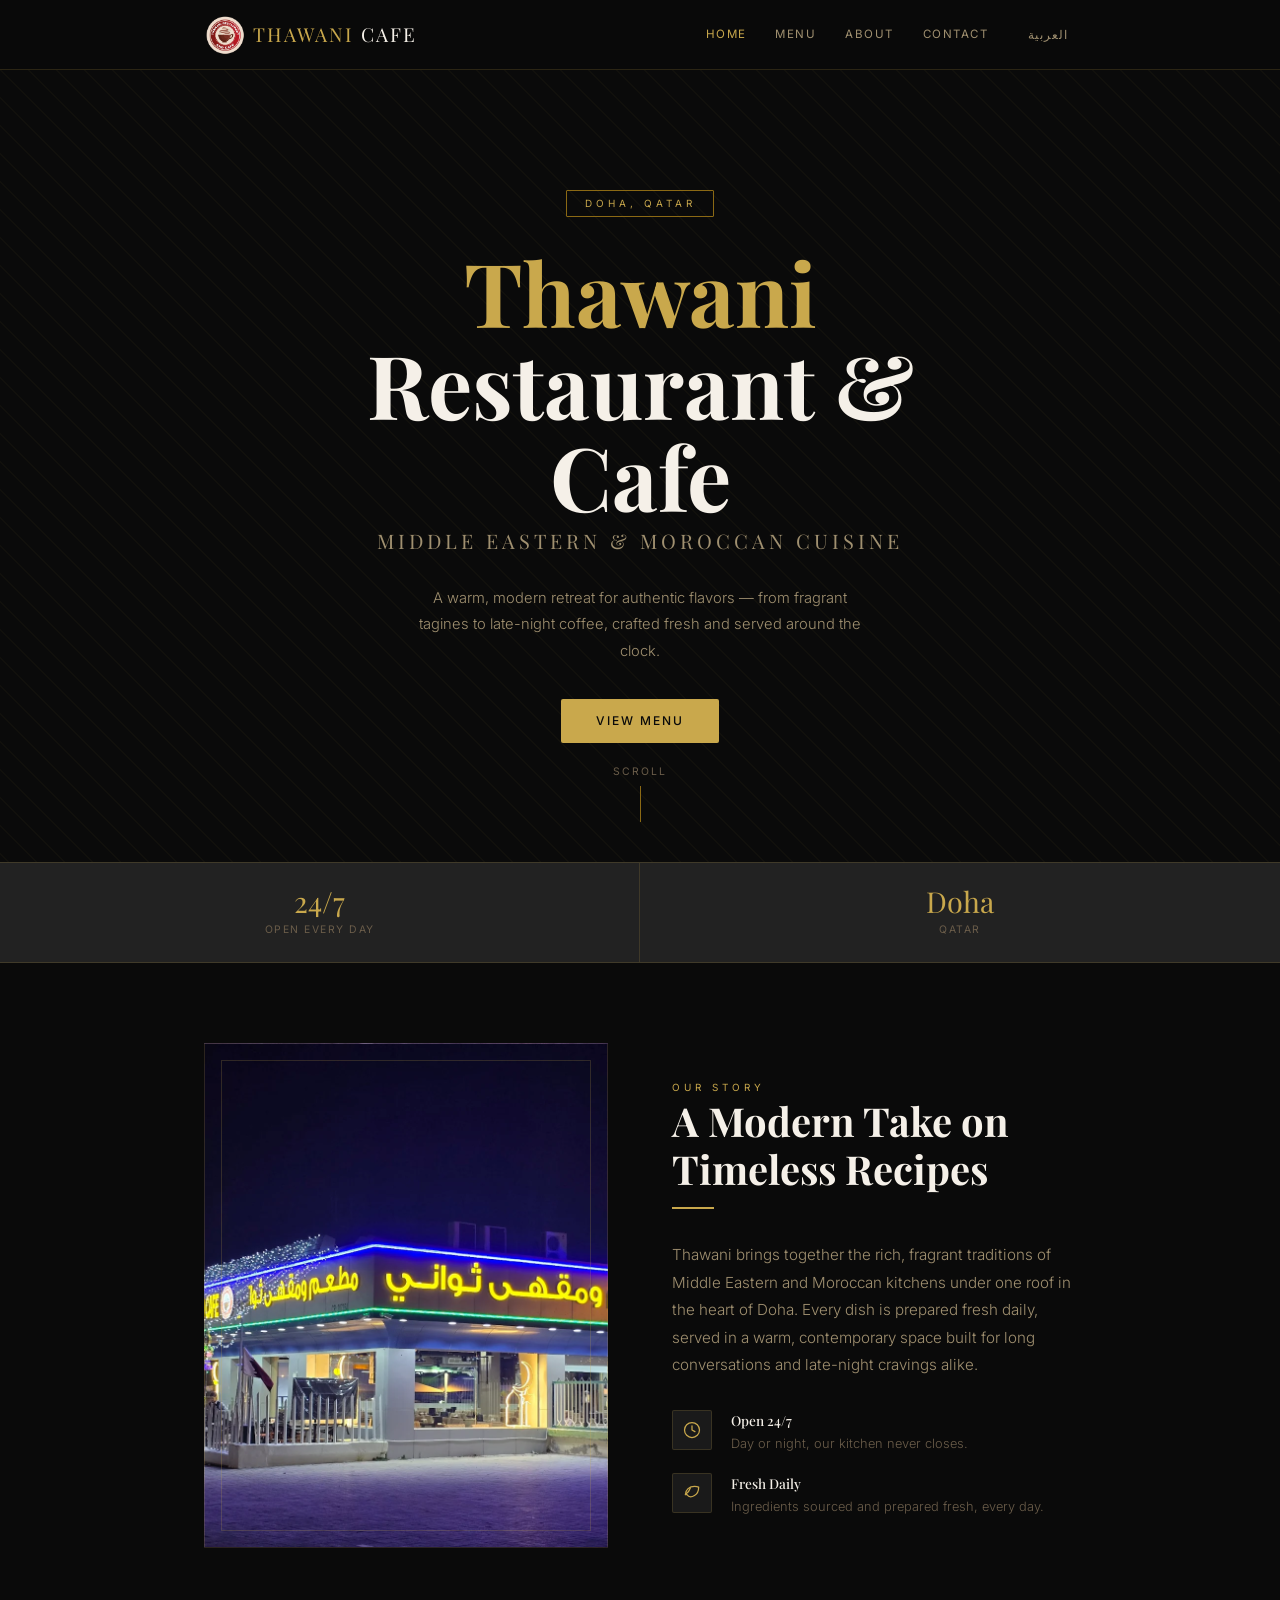
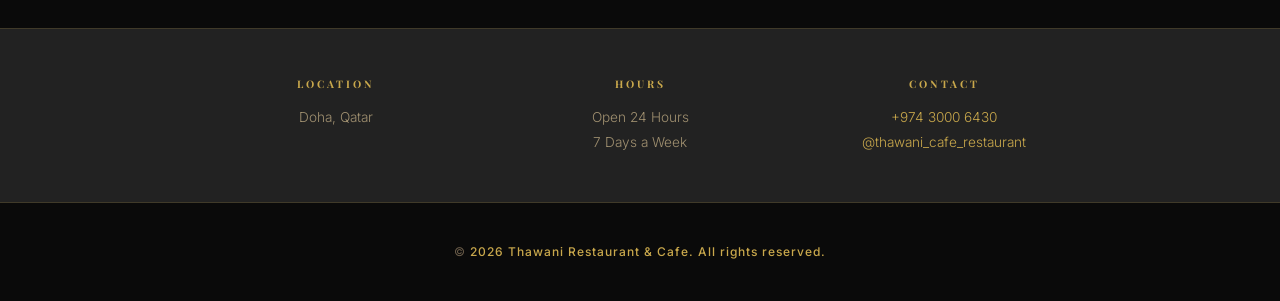
==== index.html @ 46c42eda "Initial commit — Thawani Restaurant & Cafe website Complete bilingual (EN/AR) static site with: - in" ====
<!DOCTYPE html>
<html lang="en" dir="ltr">
<head>
  <meta charset="UTF-8">
  <meta name="viewport" content="width=device-width, initial-scale=1.0">
  <title>Thawani Restaurant &amp; Cafe | Doha, Qatar</title>
  <meta name="description" content="Thawani Restaurant &amp; Cafe — authentic Middle Eastern &amp; Moroccan dining in the heart of Doha, Qatar. Open 24 hours, every day of the week.">
  <meta name="theme-color" content="#0A0A0A">

  <link rel="icon" type="image/svg+xml" href="assets/images/favicon.svg">

  <link rel="preconnect" href="https://fonts.googleapis.com">
  <link rel="preconnect" href="https://fonts.gstatic.com" crossorigin>
  <link href="https://fonts.googleapis.com/css2?family=Inter:wght@300;400;500;600&family=Playfair+Display:wght@400;600;700&family=IBM+Plex+Sans+Arabic:wght@300;400;500;600;700&display=swap" rel="stylesheet">

  <link rel="stylesheet" href="css/variables.css">
  <link rel="stylesheet" href="css/base.css">
  <link rel="stylesheet" href="css/nav.css">
  <link rel="stylesheet" href="css/hero.css">
  <link rel="stylesheet" href="css/stats.css">
  <link rel="stylesheet" href="css/about.css">
  <link rel="stylesheet" href="css/info.css">
  <link rel="stylesheet" href="css/footer.css">
  <link rel="stylesheet" href="css/animations.css">
</head>
<body>

  <nav>
    <div class="container nav-container">
      <div class="nav-left">
        <a href="index.html" class="nav-logo">
          <img src="assets/images/logo.png" alt="Thawani Restaurant &amp; Cafe">
          <span class="nav-logo-text" data-i18n="brand-main">THAWANI<span> CAFE</span></span>
        </a>
      </div>
      <div class="nav-right">
        <div class="nav-links">
          <a href="index.html#home" class="active" data-i18n="nav-home">Home</a>
          <a href="menu.html" data-i18n="nav-menu">Menu</a>
          <a href="index.html#about" data-i18n="nav-about">About</a>
          <a href="index.html#contact" data-i18n="nav-contact">Contact</a>
        </div>
        <div class="nav-controls">
          <button class="lang-switch" id="langSwitch" aria-label="Switch language" data-i18n="lang-switch-label">العربية</button>
          <button class="menu-toggle" id="menuToggle" aria-label="Toggle menu" aria-expanded="false" aria-controls="mobileMenu">
            <span></span>
            <span></span>
            <span></span>
          </button>
        </div>
      </div>
    </div>

    <div class="mobile-menu-overlay" id="mobileMenu">
      <div class="nav-links">
        <a href="index.html#home" data-i18n="nav-home">Home</a>
        <a href="menu.html" data-i18n="nav-menu">Menu</a>
        <a href="index.html#about" data-i18n="nav-about">About</a>
        <a href="index.html#contact" data-i18n="nav-contact">Contact</a>
      </div>
    </div>
  </nav>

  <main>
    <header class="hero" id="home">
      <div class="hero-bg"></div>
      <div class="hero-overlay"></div>
      <div class="hero-pattern"></div>
      <div class="hero-content">
        <span class="hero-tag" data-i18n="hero-tag">Doha, Qatar</span>
        <h1 class="hero-title" data-i18n="hero-title"><em>Thawani</em> Restaurant &amp; Cafe</h1>
        <p class="hero-sub" data-i18n="hero-sub">Middle Eastern &amp; Moroccan Cuisine</p>
        <p class="hero-desc" data-i18n="hero-desc">A warm, modern retreat for authentic flavors — from fragrant tagines to late-night coffee, crafted fresh and served around the clock.</p>
        <div class="hero-btns">
          <a href="menu.html" class="btn-primary" data-i18n="hero-btn-menu">View Menu</a>
        </div>
      </div>
      <div class="scroll-hint" data-i18n="scroll-hint">Scroll</div>
    </header>

    <section class="stats-bar">
      <div class="stat-item">
        <div class="stat-num">24/7</div>
        <div class="stat-label" data-i18n="stat-1-label">Open Every Day</div>
      </div>
      <div class="stat-item">
        <div class="stat-num" data-i18n="stat-3-num">Doha</div>
        <div class="stat-label" data-i18n="stat-3-label">Qatar</div>
      </div>
    </section>

    <section class="about-section" id="about">
      <div class="container about-grid">
        <div class="about-visual reveal"></div>
        <div class="about-text reveal">
          <span class="section-tag" data-i18n="about-tag">Our Story</span>
          <h2 class="section-title" data-i18n="about-title">A Modern Take on Timeless Recipes</h2>
          <div class="section-line"></div>
          <p data-i18n="about-desc">Thawani brings together the rich, fragrant traditions of Middle Eastern and Moroccan kitchens under one roof in the heart of Doha. Every dish is prepared fresh daily, served in a warm, contemporary space built for long conversations and late-night cravings alike.</p>

          <div class="features reveal-stagger">
            <div class="feature">
              <div class="feature-icon" aria-hidden="true">
                <svg width="20" height="20" viewBox="0 0 24 24" fill="none" stroke="currentColor" stroke-width="1.5" stroke-linecap="round" stroke-linejoin="round"><circle cx="12" cy="12" r="9"></circle><path d="M12 7v5l3.5 2"></path></svg>
              </div>
              <div class="feature-text">
                <h4 data-i18n="feature-1-title">Open 24/7</h4>
                <p data-i18n="feature-1-desc">Day or night, our kitchen never closes.</p>
              </div>
            </div>
            <div class="feature">
              <div class="feature-icon" aria-hidden="true">
                <svg width="20" height="20" viewBox="0 0 24 24" fill="none" stroke="currentColor" stroke-width="1.5" stroke-linecap="round" stroke-linejoin="round"><path d="M4 14c0-6 5-10 11-10 3 0 5 1 5 1s0 7-5 10c-4 2.4-7 2-9-1z"></path><path d="M5 13c2-1.5 4-4 5-7"></path></svg>
              </div>
              <div class="feature-text">
                <h4 data-i18n="feature-2-title">Fresh Daily</h4>
                <p data-i18n="feature-2-desc">Ingredients sourced and prepared fresh, every day.</p>
              </div>
            </div>
          </div>
        </div>
      </div>
    </section>

    <section class="info-bar" id="contact">
      <div class="container info-inner">
        <div class="info-block reveal">
          <h4 data-i18n="info-location-title">Location</h4>
          <p data-i18n="info-location-value">Doha, Qatar</p>
        </div>
        <div class="info-block reveal">
          <h4 data-i18n="info-hours-title">Hours</h4>
          <p data-i18n="info-hours-value">Open 24 Hours<br>7 Days a Week</p>
        </div>
        <div class="info-block reveal">
          <h4 data-i18n="info-contact-title">Contact</h4>
          <p><a href="tel:+97430006430" dir="ltr">+974 3000 6430</a><br>
          <a href="https://www.instagram.com/thawani_cafe_restaurant/?hl=ar" target="_blank" rel="noopener noreferrer" dir="ltr">@thawani_cafe_restaurant</a></p>
        </div>
      </div>
    </section>
  </main>

  <footer>
    &copy; <span id="year"></span> <span data-i18n="footer-brand">Thawani</span> <span data-i18n="footer-text">Restaurant &amp; Cafe. All rights reserved.</span>
  </footer>

  <script src="js/translation-data.js" defer></script>
  <script src="js/main.js" defer></script>
</body>
</html>
---- css/variables.css ----
:root {
  /* Colors */
  --gold: #C9A84C;
  --gold-light: #E8C97A;
  --gold-dim: #8B6914;
  
  --bg-primary: #0A0A0A;
  --bg-card: #1A1A1A;
  --bg-elevated: #222222;
  --bg-nav: rgba(10, 10, 10, 0.96);
  
  --text: #F5F0E8;
  --text-muted: #A09070;
  --text-dim: #6B5D4A;
  
  --border: rgba(201, 168, 76, 0.18);
  --border-light: rgba(201, 168, 76, 0.08);

  /* Badges */
  --badge-pop-bg: rgba(201, 168, 76, 0.13);
  --badge-pop-text: var(--gold);
  --badge-spicy-bg: rgba(200, 50, 30, 0.13);
  --badge-spicy-text: #E07060;

  /* Typography */
  --font-heading: 'Playfair Display', serif;
  --font-body: 'Inter', sans-serif;
  --font-heading-ar: 'IBM Plex Sans Arabic', sans-serif;
  --font-body-ar: 'IBM Plex Sans Arabic', sans-serif;
  
  /* Layout */
  --max-width: 920px;
  --nav-height: 70px;
}
---- css/base.css ----
* {
  margin: 0;
  padding: 0;
  box-sizing: border-box;
}

html {
  scroll-behavior: smooth;
  scroll-padding-top: var(--nav-height);
}

body {
  background: var(--bg-primary);
  color: var(--text);
  font-family: var(--font-body);
  overflow-x: hidden;
  line-height: 1.5;
}

/* RTL Support */
[dir="rtl"] {
  text-align: right;
}

[dir="ltr"] {
  text-align: left;
}

[dir="rtl"] body {
  font-family: var(--font-body-ar);
}

[dir="rtl"] h1,
[dir="rtl"] h2,
[dir="rtl"] h3,
[dir="rtl"] h4,
[dir="rtl"] h5,
[dir="rtl"] h6 {
  font-family: var(--font-heading-ar);
}

/* Arabic script doesn't use uppercase letterforms, and added letter-spacing
   breaks the joined-letter shapes — neutralize both for RTL. */
[dir="rtl"] .hero-tag,
[dir="rtl"] .hero-sub,
[dir="rtl"] .section-tag,
[dir="rtl"] .stat-label,
[dir="rtl"] .nav-links a,
[dir="rtl"] .nav-logo-text,
[dir="rtl"] .menu-tab,
[dir="rtl"] .info-block h4,
[dir="rtl"] footer,
[dir="rtl"] .scroll-hint,
[dir="rtl"] .btn-primary,
[dir="rtl"] .btn-ghost,
[dir="rtl"] .nav-cta,
[dir="rtl"] .lang-switch {
  letter-spacing: normal;
  text-transform: none;
}

/* Typography Base */
h1, h2, h3, h4, h5, h6 {
  font-family: var(--font-heading);
}

a {
  text-decoration: none;
  color: inherit;
  transition: all 0.2s ease;
}

button {
  border: none;
  background: none;
  font-family: inherit;
  cursor: pointer;
}

/* Utility Classes */
.container {
  max-width: var(--max-width);
  margin: 0 auto;
  padding: 0 1.5rem;
}

.section-tag {
  font-size: 0.62rem;
  letter-spacing: 4px;
  text-transform: uppercase;
  color: var(--gold);
  margin-bottom: 0.6rem;
}

.section-title {
  font-family: var(--font-heading);
  font-size: clamp(1.6rem, 4vw, 2.5rem);
  color: var(--text);
  line-height: 1.2;
}

.section-line {
  width: 42px;
  height: 2px;
  background: var(--gold);
  margin: 0.9rem 0 2rem;
}

[dir="rtl"] .section-line {
  margin-right: 0;
}

[dir="ltr"] .section-line {
  margin-left: 0;
}

/* Buttons */
.btn-primary {
  background: var(--gold);
  color: var(--bg-primary);
  padding: 0.8rem 2.2rem;
  font-size: 0.75rem;
  font-weight: 500;
  letter-spacing: 2px;
  text-transform: uppercase;
  border-radius: 2px;
  transition: all 0.2s;
  display: inline-block;
  text-align: center;
}

.btn-primary:hover {
  background: var(--gold-light);
  color: var(--bg-primary);
}

.btn-ghost {
  background: transparent;
  color: var(--text);
  border: 1px solid rgba(255, 255, 255, 0.18);
  padding: 0.8rem 2.2rem;
  font-size: 0.75rem;
  letter-spacing: 2px;
  text-transform: uppercase;
  border-radius: 2px;
  transition: all 0.2s;
  display: inline-block;
  text-align: center;
}

.btn-ghost:hover {
  border-color: var(--gold);
  color: var(--gold);
}
---- css/nav.css ----
nav {
  position: sticky;
  top: 0;
  z-index: 100;
  background: var(--bg-nav);
  backdrop-filter: blur(12px);
  border-bottom: 1px solid var(--border);
  height: var(--nav-height);
  display: flex;
  align-items: center;
  transition: background-color 0.3s ease;
}

.nav-container {
  display: flex;
  justify-content: space-between;
  align-items: center;
  width: 100%;
}

.nav-left, .nav-right {
  display: flex;
  align-items: center;
  gap: 1rem;
}

.nav-logo {
  display: flex;
  align-items: center;
  gap: 0.5rem;
}

.nav-logo img {
  height: 35px;
  width: auto;
}

.nav-logo-text {
  font-family: var(--font-heading);
  font-size: 1.1rem;
  color: var(--gold);
  letter-spacing: 2px;
}

.nav-logo-text span {
  color: var(--text);
  font-weight: 300;
}

/* Mobile defaults */
.nav-links {
  display: none;
}

.nav-cta {
  display: none;
  border: 1px solid var(--gold);
  color: var(--gold);
  padding: 0.45rem 1.1rem;
  font-size: 0.72rem;
  letter-spacing: 1px;
  text-transform: uppercase;
  border-radius: 2px;
  transition: all 0.2s;
}

.nav-cta:hover {
  background: var(--gold);
  color: var(--bg-primary);
}

.nav-controls {
  display: flex;
  align-items: center;
  gap: 0.5rem;
}

.lang-switch {
  background: transparent;
  border: none;
  color: var(--text-muted);
  font-size: 0.75rem;
  letter-spacing: 1px;
  text-transform: uppercase;
  cursor: pointer;
  padding: 0.5rem;
}

.lang-switch:hover {
  color: var(--gold);
}

/* Mobile Menu Toggle */
.menu-toggle {
  display: flex;
  flex-direction: column;
  gap: 5px;
  cursor: pointer;
  z-index: 101;
  padding: 0.5rem;
}

.menu-toggle span {
  width: 25px;
  height: 2px;
  background-color: var(--text);
  transition: all 0.3s ease;
}

.mobile-menu-overlay {
  display: none;
  position: fixed;
  top: 0;
  left: 0;
  width: 100%;
  height: 100vh;
  background: var(--bg-primary);
  z-index: 99;
  flex-direction: column;
  justify-content: center;
  align-items: center;
  gap: 2rem;
  opacity: 0;
  transition: opacity 0.3s ease;
}

.mobile-menu-overlay.active {
  opacity: 1;
}

.mobile-menu-overlay .nav-links {
  display: flex;
  flex-direction: column;
  align-items: center;
  gap: 2rem;
}

.mobile-menu-overlay .nav-links a {
  font-size: 1.2rem;
  color: var(--text-muted);
  letter-spacing: 1.5px;
  text-transform: uppercase;
}

.mobile-menu-overlay .nav-links a:hover,
.mobile-menu-overlay .nav-links a.active {
  color: var(--gold);
}

/* Menu Toggle Animation */
.nav-open .menu-toggle span:nth-child(1) {
  transform: translateY(7px) rotate(45deg);
}

.nav-open .menu-toggle span:nth-child(2) {
  opacity: 0;
}

.nav-open .menu-toggle span:nth-child(3) {
  transform: translateY(-7px) rotate(-45deg);
}

.nav-open .mobile-menu-overlay {
  display: flex;
}

/* Tablet */
@media (min-width: 481px) {
  .nav-cta {
    display: block;
  }
  .nav-controls {
    gap: 1rem;
  }
}

/* Desktop */
@media (min-width: 901px) {
  .nav-left, .nav-right {
    gap: 2rem;
  }
  
  .nav-logo img {
    height: 40px;
  }
  
  .nav-logo-text {
    font-size: 1.2rem;
  }
  
  .nav-links {
    display: flex;
    flex-direction: row;
    gap: 1.8rem;
  }
  
  .nav-links a {
    color: var(--text-muted);
    font-size: 0.72rem;
    letter-spacing: 1.5px;
    text-transform: uppercase;
  }
  
  .nav-links a:hover,
  .nav-links a.active {
    color: var(--gold);
  }
  
  .menu-toggle {
    display: none;
  }
  
  .nav-open .mobile-menu-overlay {
    display: none;
  }
}
---- css/hero.css ----
.hero {
  position: relative;
  height: 78vh;
  min-height: 560px;
  display: flex;
  align-items: center;
  justify-content: center;
  text-align: center;
  overflow: hidden;
}

.hero-bg {
  position: absolute;
  inset: 0;
  background-image: url('../assets/images/hero-placeholder.jpg');
  background-size: cover;
  background-position: center;
  z-index: -2;
}

.hero-overlay {
  position: absolute;
  inset: 0;
  background: radial-gradient(ellipse at 50% 60%, rgba(10, 10, 10, 0.4) 0%, rgba(10, 10, 10, 0.9) 100%),
              linear-gradient(180deg, rgba(10, 10, 10, 0.6) 0%, rgba(10, 10, 10, 0.8) 100%);
  z-index: -1;
}

.hero-pattern {
  position: absolute;
  inset: 0;
  opacity: 0.035;
  background-image: repeating-linear-gradient(45deg, var(--gold) 0, var(--gold) 1px, transparent 0, transparent 50%);
  background-size: 28px 28px;
  z-index: 0;
}

.hero-content {
  position: relative;
  z-index: 1;
  padding: 0 1.5rem;
  max-width: 680px;
}

.hero-tag {
  display: inline-block;
  border: 1px solid var(--gold-dim);
  color: var(--gold);
  font-size: 0.62rem;
  letter-spacing: 4px;
  text-transform: uppercase;
  padding: 0.32rem 1.1rem;
  margin-bottom: 1.8rem;
  border-radius: 1px;
}

.hero-title {
  font-family: var(--font-heading);
  font-size: clamp(3rem, 10vw, 5.5rem);
  font-weight: 700;
  line-height: 1.05;
  color: var(--text);
  margin-bottom: 0.2rem;
}

.hero-title em {
  color: var(--gold);
  font-style: normal;
}

.hero-sub {
  font-family: var(--font-heading);
  font-size: clamp(0.9rem, 2.5vw, 1.25rem);
  font-weight: 400;
  color: var(--text-muted);
  letter-spacing: 4px;
  text-transform: uppercase;
  margin-bottom: 1.8rem;
}

.hero-desc {
  font-size: 0.92rem;
  color: var(--text-muted);
  line-height: 1.8;
  max-width: 460px;
  margin: 0 auto 2.2rem;
  font-weight: 300;
}

.hero-btns {
  display: flex;
  gap: 1rem;
  justify-content: center;
  flex-wrap: wrap;
}

.scroll-hint {
  position: absolute;
  bottom: 2.5rem;
  left: 50%;
  transform: translateX(-50%);
  display: none;
  flex-direction: column;
  align-items: center;
  gap: 0.4rem;
  color: var(--text-dim);
  font-size: 0.65rem;
  letter-spacing: 2px;
  text-transform: uppercase;
}

.scroll-hint::after {
  content: '';
  width: 1px;
  height: 36px;
  background: var(--gold-dim);
  animation: pulse-line 2s infinite;
}

@keyframes pulse-line {
  0%, 100% { opacity: 0.3; }
  50% { opacity: 1; }
}

/* Arabic RTL: Cairo renders wider than Playfair so scale down to prevent orphaned words */
[dir="rtl"] .hero-title {
  font-size: clamp(2.4rem, 7vw, 4.5rem);
  line-height: 1.15;
}

[dir="rtl"] .hero-tag {
  margin-bottom: 1.2rem;
}

[dir="rtl"] .hero-sub {
  margin-bottom: 1.2rem;
}

/* Desktop */
@media (min-width: 621px) {
  .hero {
    height: 88vh;
  }

  .scroll-hint {
    display: flex;
  }
}
---- css/stats.css ----
.stats-bar {
  background: var(--bg-elevated);
  border-top: 1px solid var(--border);
  border-bottom: 1px solid var(--border);
  display: grid;
  grid-template-columns: 1fr;
  text-align: center;
}

.stat-item {
  padding: 1.2rem 0.5rem;
  border-bottom: 1px solid var(--border);
}

.stat-item:last-child {
  border-bottom: none;
}

.stat-num {
  font-family: var(--font-heading);
  font-size: 1.8rem;
  color: var(--gold);
  line-height: 1;
}

.stat-label {
  font-size: 0.65rem;
  color: var(--text-dim);
  letter-spacing: 1.5px;
  text-transform: uppercase;
  margin-top: 0.4rem;
}

/* Desktop */
@media (min-width: 621px) {
  .stats-bar {
    grid-template-columns: repeat(2, 1fr);
  }
  
  .stat-item {
    border-bottom: none;
    border-right: 1px solid var(--border);
    padding: 1.5rem 0.5rem;
  }
  
  [dir="rtl"] .stat-item {
    border-right: none;
    border-left: 1px solid var(--border);
  }
  
  .stat-item:last-child {
    border-right: none;
    border-left: none;
  }
}
---- css/about.css ----
.about-section {
  padding: 5rem 0;
}

.about-grid {
  display: grid;
  grid-template-columns: 1fr;
  gap: 3rem;
  align-items: center;
}

.about-visual {
  aspect-ratio: 16/9;
  background-image: url('../assets/images/about-photo.webp');
  background-size: cover;
  background-position: center;
  border: 1px solid var(--border);
  position: relative;
  overflow: hidden;
}

.about-visual::before {
  content: '';
  position: absolute;
  top: 1rem;
  left: 1rem;
  right: 1rem;
  bottom: 1rem;
  border: 1px solid rgba(201, 168, 76, 0.2);
  pointer-events: none;
}

.about-text p {
  color: var(--text-muted);
  font-size: 0.95rem;
  line-height: 1.8;
  font-weight: 300;
  max-width: 480px;
}

.features {
  margin-top: 2rem;
  display: flex;
  flex-direction: column;
  gap: 1.2rem;
}

.feature {
  display: flex;
  gap: 1.2rem;
  align-items: flex-start;
}

.feature-icon {
  width: 40px;
  height: 40px;
  min-width: 40px;
  border: 1px solid var(--border);
  border-radius: 2px;
  display: flex;
  align-items: center;
  justify-content: center;
  color: var(--gold);
  font-size: 1.2rem;
  background: var(--bg-card);
}

.feature-text h4 {
  font-size: 0.85rem;
  color: var(--text);
  margin-bottom: 0.2rem;
  font-weight: 500;
}

.feature-text p {
  font-size: 0.8rem;
  color: var(--text-dim);
  line-height: 1.6;
  font-weight: 300;
  margin: 0;
}

/* Desktop */
@media (min-width: 769px) {
  .about-grid {
    grid-template-columns: 1fr 1fr;
    gap: 4rem;
  }
  
  .about-visual {
    aspect-ratio: 4/5;
  }
}
---- css/info.css ----
.info-bar {
  background: var(--bg-elevated);
  border-top: 1px solid var(--border);
  border-bottom: 1px solid var(--border);
  padding: 3rem 0;
}

.info-inner {
  display: grid;
  grid-template-columns: 1fr;
  gap: 2rem;
}

.info-block {
  text-align: center;
}

.info-block h4 {
  font-size: 0.65rem;
  letter-spacing: 3px;
  text-transform: uppercase;
  color: var(--gold);
  margin-bottom: 0.8rem;
}

.info-block p {
  font-size: 0.85rem;
  color: var(--text-muted);
  line-height: 1.8;
  font-weight: 300;
}

.info-block a {
  color: var(--gold);
  transition: color 0.2s;
}

.info-block a:hover {
  color: var(--gold-light);
}

/* Desktop */
@media (min-width: 769px) {
  .info-inner {
    grid-template-columns: repeat(3, 1fr);
    gap: 2.5rem;
  }
}
---- css/footer.css ----
footer {
  background: var(--bg-primary);
  text-align: center;
  padding: 2.5rem 1.5rem;
  color: var(--text-dim);
  font-size: 0.75rem;
  letter-spacing: 1px;
}

footer span {
  color: var(--gold);
  font-weight: 500;
}
---- css/animations.css ----
/* Scroll Reveal Animations */
.reveal {
  opacity: 0;
  transform: translateY(30px);
  transition: all 0.8s cubic-bezier(0.5, 0, 0, 1);
}

.reveal.active {
  opacity: 1;
  transform: translateY(0);
}

/* Staggered reveals for grid items */
.reveal-stagger > * {
  opacity: 0;
  transform: translateY(20px);
  transition: all 0.5s cubic-bezier(0.5, 0, 0, 1);
}

.reveal-stagger.active > * {
  opacity: 1;
  transform: translateY(0);
}

.reveal-stagger.active > *:nth-child(1) { transition-delay: 0.1s; }
.reveal-stagger.active > *:nth-child(2) { transition-delay: 0.2s; }
.reveal-stagger.active > *:nth-child(3) { transition-delay: 0.3s; }
.reveal-stagger.active > *:nth-child(4) { transition-delay: 0.4s; }
.reveal-stagger.active > *:nth-child(5) { transition-delay: 0.5s; }
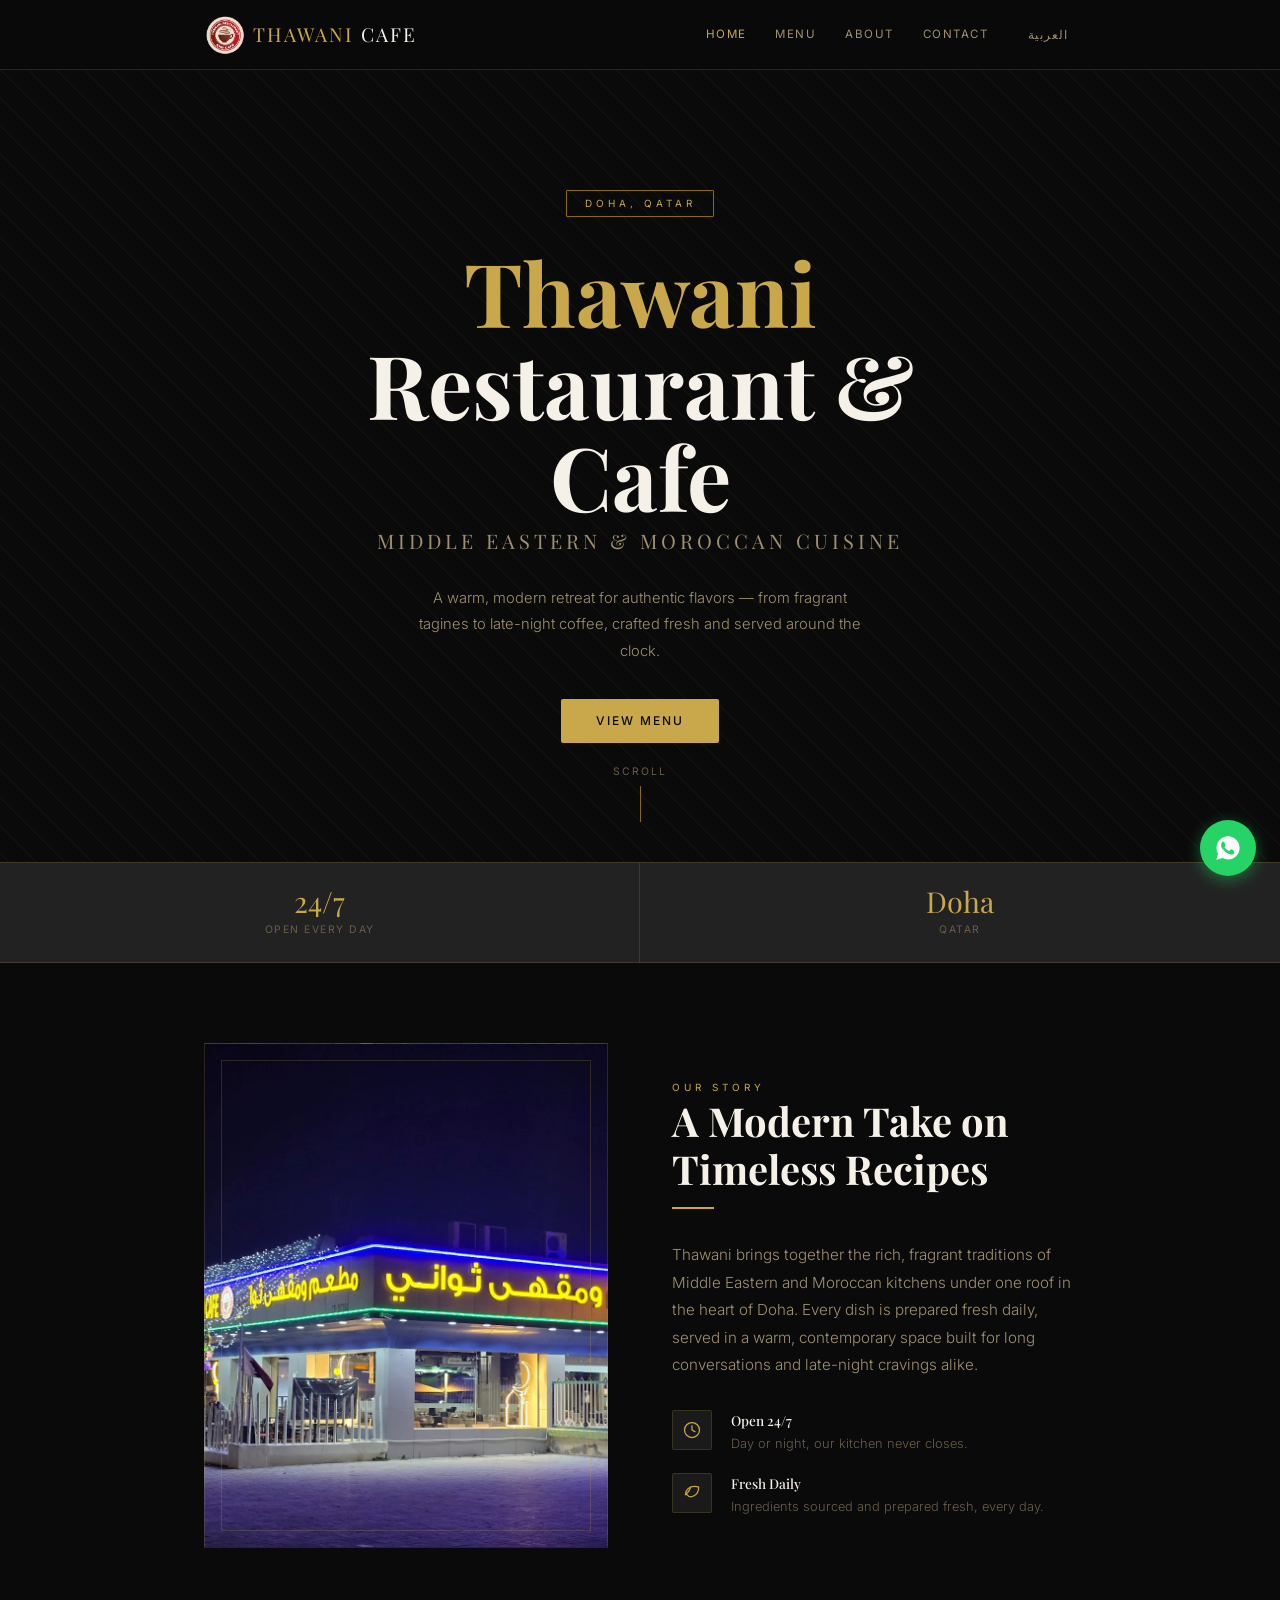
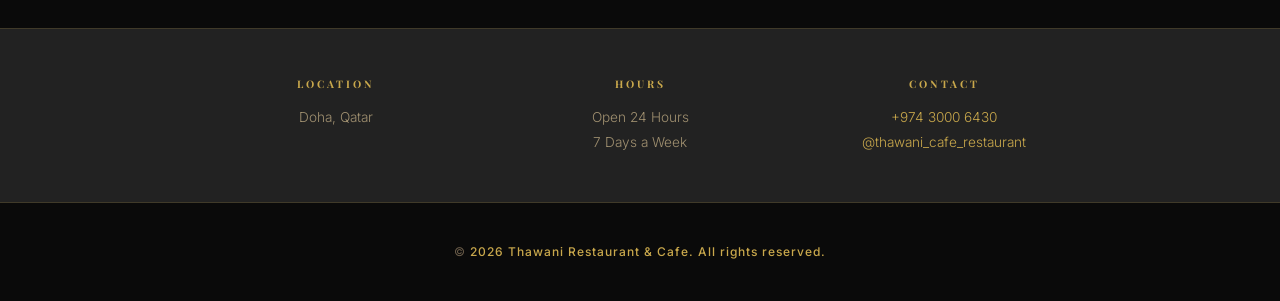
==== commit 99e3b137: "Add floating WhatsApp button Fixed green FAB on all pages linking to wa.me/97430006430. Flips to lef" ====
--- a/index.html
+++ b/index.html
@@ -145,6 +145,12 @@
     &copy; <span id="year"></span> <span data-i18n="footer-brand">Thawani</span> <span data-i18n="footer-text">Restaurant &amp; Cafe. All rights reserved.</span>
   </footer>
 
+  <a href="https://wa.me/97430006430" class="whatsapp-fab" target="_blank" rel="noopener noreferrer" aria-label="Chat on WhatsApp">
+    <svg viewBox="0 0 24 24" fill="currentColor" width="28" height="28" aria-hidden="true">
+      <path d="M12.04 2C6.58 2 2.13 6.45 2.13 11.91c0 1.75.46 3.45 1.32 4.95L2.05 22l5.25-1.38c1.45.79 3.08 1.21 4.74 1.21 5.46 0 9.91-4.45 9.91-9.91C21.95 6.45 17.5 2 12.04 2zm5.52 14.19c-.23.64-1.36 1.22-1.87 1.3-.5.07-1.14.1-1.83-.12-.43-.14-.97-.32-1.67-.63-2.93-1.27-4.84-4.18-4.99-4.37-.14-.19-1.17-1.56-1.17-2.98 0-1.41.74-2.1 1-2.38.26-.27.57-.34.76-.34.19 0 .38 0 .55.01.18.01.42-.07.65.5.24.58.82 2 .89 2.14.07.14.12.3.02.48-.09.18-.14.29-.27.45-.13.16-.28.36-.4.48-.13.13-.27.27-.12.53.16.26.69 1.14 1.48 1.84.99.88 1.83 1.16 2.09 1.29.26.13.41.11.56-.07.16-.18.66-.77.84-1.03.18-.26.36-.22.61-.13.25.09 1.6.75 1.87.89.28.14.46.21.53.32.07.12.07.68-.16 1.32z"/>
+    </svg>
+  </a>
+
   <script src="js/translation-data.js" defer></script>
   <script src="js/main.js" defer></script>
 </body>
--- a/css/base.css
+++ b/css/base.css
@@ -152,3 +152,32 @@
   border-color: var(--gold);
   color: var(--gold);
 }
+
+/* WhatsApp floating button */
+.whatsapp-fab {
+  position: fixed;
+  bottom: 1.5rem;
+  right: 1.5rem;
+  width: 56px;
+  height: 56px;
+  background: #25D366;
+  border-radius: 50%;
+  display: flex;
+  align-items: center;
+  justify-content: center;
+  color: #FFFFFF;
+  box-shadow: 0 4px 16px rgba(37, 211, 102, 0.45);
+  z-index: 999;
+  transition: transform 0.2s, box-shadow 0.2s;
+}
+
+.whatsapp-fab:hover {
+  transform: scale(1.1);
+  box-shadow: 0 6px 24px rgba(37, 211, 102, 0.55);
+  color: #FFFFFF;
+}
+
+[dir="rtl"] .whatsapp-fab {
+  right: auto;
+  left: 1.5rem;
+}
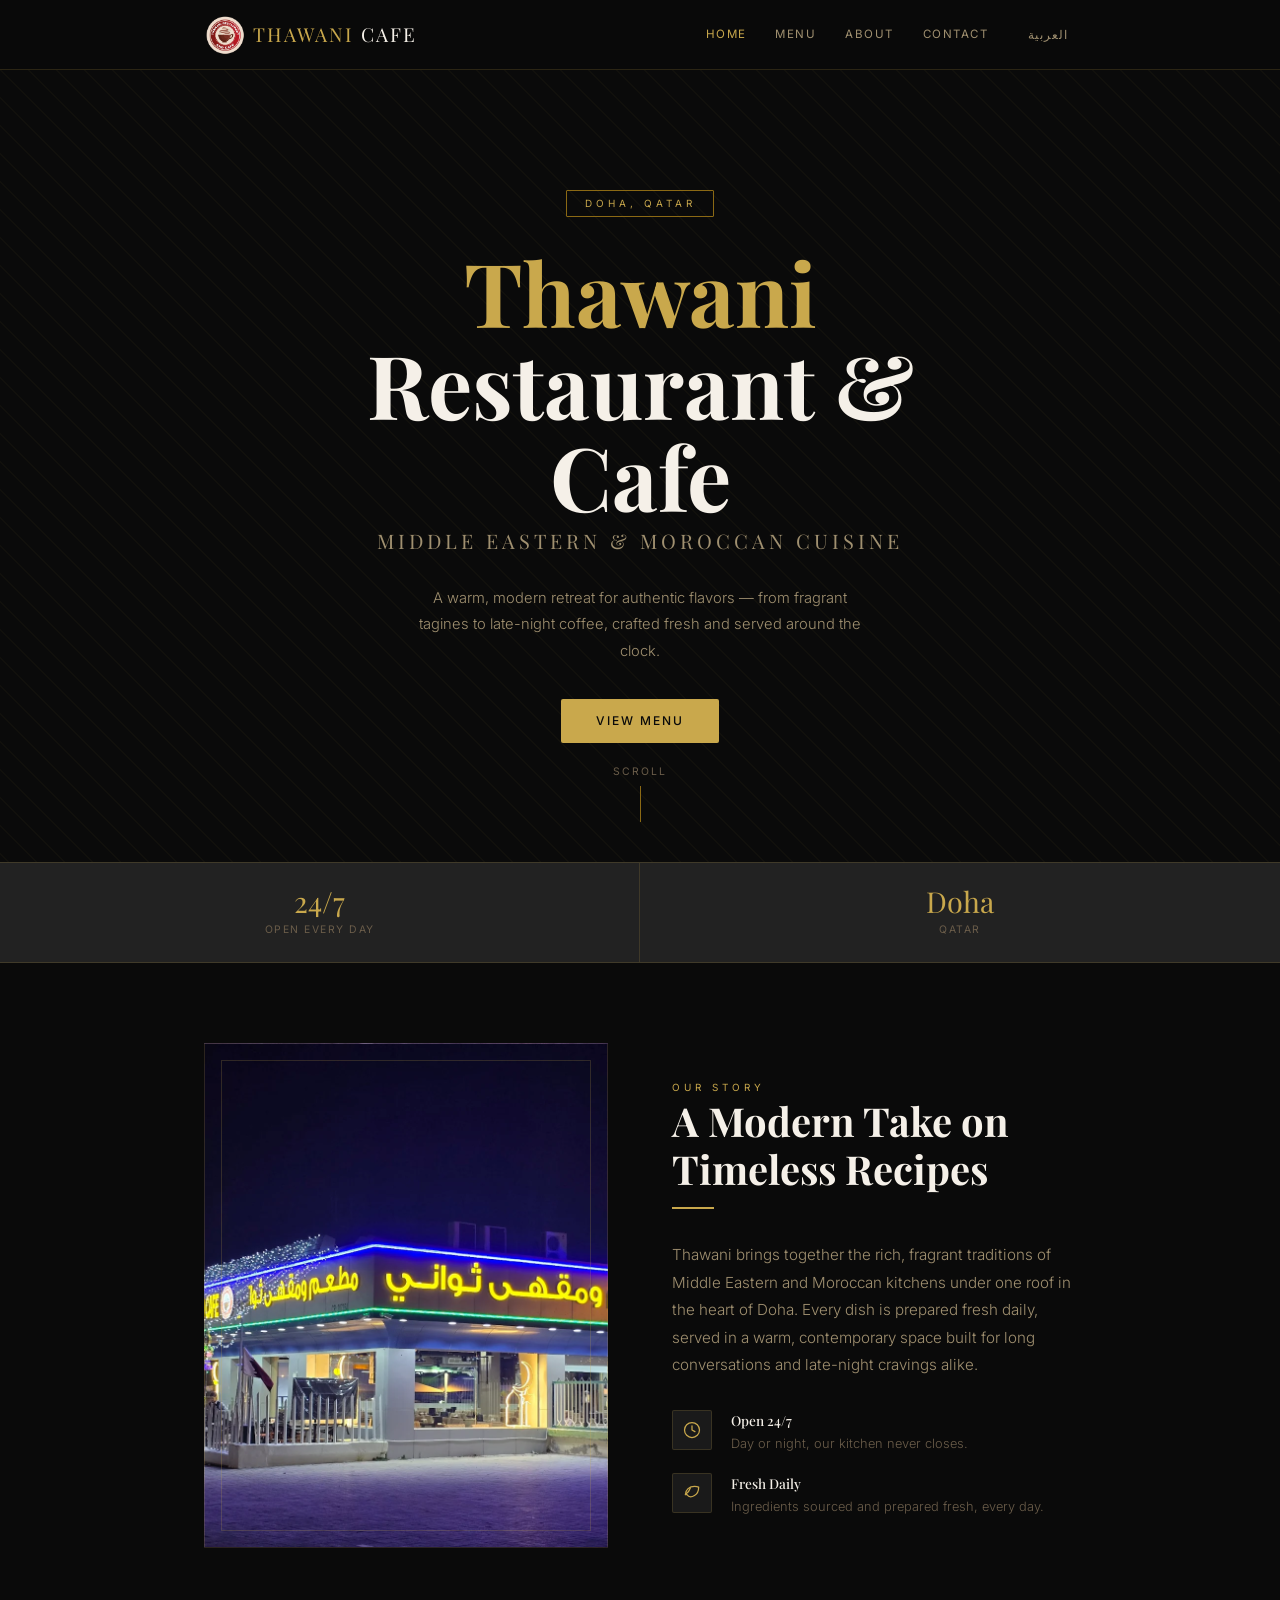
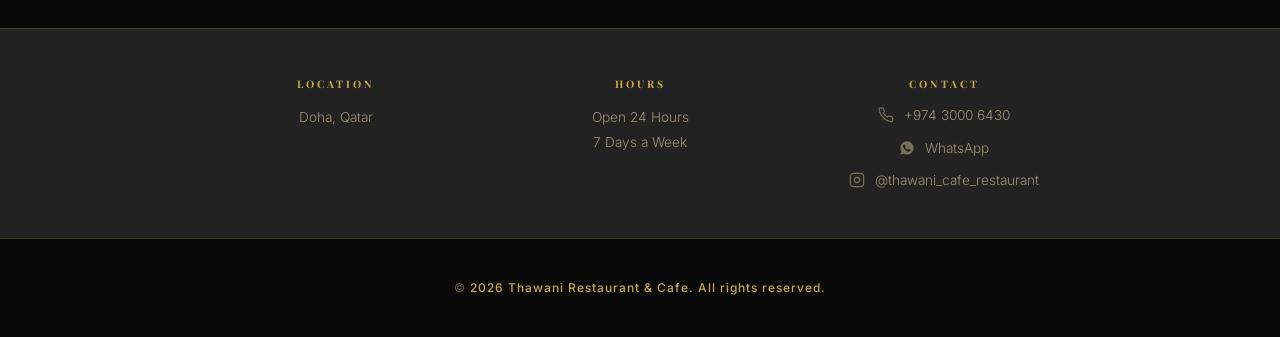
==== commit 25ea2422: "Replace floating WhatsApp with icon links in contact section Contact block now shows phone, WhatsApp" ====
--- a/index.html
+++ b/index.html
@@ -134,8 +134,20 @@
         </div>
         <div class="info-block reveal">
           <h4 data-i18n="info-contact-title">Contact</h4>
-          <p><a href="tel:+97430006430" dir="ltr">+974 3000 6430</a><br>
-          <a href="https://www.instagram.com/thawani_cafe_restaurant/?hl=ar" target="_blank" rel="noopener noreferrer" dir="ltr">@thawani_cafe_restaurant</a></p>
+          <div class="contact-links">
+            <a href="tel:+97430006430" class="contact-link" dir="ltr">
+              <svg width="16" height="16" viewBox="0 0 24 24" fill="none" stroke="currentColor" stroke-width="1.8" stroke-linecap="round" stroke-linejoin="round" aria-hidden="true"><path d="M22 16.92v3a2 2 0 0 1-2.18 2 19.79 19.79 0 0 1-8.63-3.07A19.5 19.5 0 0 1 4.69 12a19.79 19.79 0 0 1-3.07-8.67A2 2 0 0 1 3.6 1.27h3a2 2 0 0 1 2 1.72 12.84 12.84 0 0 0 .7 2.81 2 2 0 0 1-.45 2.11L7.91 9a16 16 0 0 0 6.06 6.06l1.07-.96a2 2 0 0 1 2.11-.45 12.84 12.84 0 0 0 2.81.7 2 2 0 0 1 1.72 2.01z"/></svg>
+              +974 3000 6430
+            </a>
+            <a href="https://wa.me/97430006430" class="contact-link" target="_blank" rel="noopener noreferrer" dir="ltr">
+              <svg width="16" height="16" viewBox="0 0 24 24" fill="currentColor" aria-hidden="true"><path d="M12.04 2C6.58 2 2.13 6.45 2.13 11.91c0 1.75.46 3.45 1.32 4.95L2.05 22l5.25-1.38c1.45.79 3.08 1.21 4.74 1.21 5.46 0 9.91-4.45 9.91-9.91C21.95 6.45 17.5 2 12.04 2zm5.52 14.19c-.23.64-1.36 1.22-1.87 1.3-.5.07-1.14.1-1.83-.12-.43-.14-.97-.32-1.67-.63-2.93-1.27-4.84-4.18-4.99-4.37-.14-.19-1.17-1.56-1.17-2.98 0-1.41.74-2.1 1-2.38.26-.27.57-.34.76-.34.19 0 .38 0 .55.01.18.01.42-.07.65.5.24.58.82 2 .89 2.14.07.14.12.3.02.48-.09.18-.14.29-.27.45-.13.16-.28.36-.4.48-.13.13-.27.27-.12.53.16.26.69 1.14 1.48 1.84.99.88 1.83 1.16 2.09 1.29.26.13.41.11.56-.07.16-.18.66-.77.84-1.03.18-.26.36-.22.61-.13.25.09 1.6.75 1.87.89.28.14.46.21.53.32.07.12.07.68-.16 1.32z"/></svg>
+              WhatsApp
+            </a>
+            <a href="https://www.instagram.com/thawani_cafe_restaurant/?hl=ar" class="contact-link" target="_blank" rel="noopener noreferrer" dir="ltr">
+              <svg width="16" height="16" viewBox="0 0 24 24" fill="none" stroke="currentColor" stroke-width="1.8" stroke-linecap="round" stroke-linejoin="round" aria-hidden="true"><rect x="2" y="2" width="20" height="20" rx="5" ry="5"/><circle cx="12" cy="12" r="4"/><circle cx="17.5" cy="6.5" r="0.5" fill="currentColor" stroke="none"/></svg>
+              @thawani_cafe_restaurant
+            </a>
+          </div>
         </div>
       </div>
     </section>
@@ -145,12 +157,6 @@
     &copy; <span id="year"></span> <span data-i18n="footer-brand">Thawani</span> <span data-i18n="footer-text">Restaurant &amp; Cafe. All rights reserved.</span>
   </footer>
 
-  <a href="https://wa.me/97430006430" class="whatsapp-fab" target="_blank" rel="noopener noreferrer" aria-label="Chat on WhatsApp">
-    <svg viewBox="0 0 24 24" fill="currentColor" width="28" height="28" aria-hidden="true">
-      <path d="M12.04 2C6.58 2 2.13 6.45 2.13 11.91c0 1.75.46 3.45 1.32 4.95L2.05 22l5.25-1.38c1.45.79 3.08 1.21 4.74 1.21 5.46 0 9.91-4.45 9.91-9.91C21.95 6.45 17.5 2 12.04 2zm5.52 14.19c-.23.64-1.36 1.22-1.87 1.3-.5.07-1.14.1-1.83-.12-.43-.14-.97-.32-1.67-.63-2.93-1.27-4.84-4.18-4.99-4.37-.14-.19-1.17-1.56-1.17-2.98 0-1.41.74-2.1 1-2.38.26-.27.57-.34.76-.34.19 0 .38 0 .55.01.18.01.42-.07.65.5.24.58.82 2 .89 2.14.07.14.12.3.02.48-.09.18-.14.29-.27.45-.13.16-.28.36-.4.48-.13.13-.27.27-.12.53.16.26.69 1.14 1.48 1.84.99.88 1.83 1.16 2.09 1.29.26.13.41.11.56-.07.16-.18.66-.77.84-1.03.18-.26.36-.22.61-.13.25.09 1.6.75 1.87.89.28.14.46.21.53.32.07.12.07.68-.16 1.32z"/>
-    </svg>
-  </a>
-
   <script src="js/translation-data.js" defer></script>
   <script src="js/main.js" defer></script>
 </body>
--- a/css/base.css
+++ b/css/base.css
@@ -153,31 +153,3 @@
   color: var(--gold);
 }
 
-/* WhatsApp floating button */
-.whatsapp-fab {
-  position: fixed;
-  bottom: 1.5rem;
-  right: 1.5rem;
-  width: 56px;
-  height: 56px;
-  background: #25D366;
-  border-radius: 50%;
-  display: flex;
-  align-items: center;
-  justify-content: center;
-  color: #FFFFFF;
-  box-shadow: 0 4px 16px rgba(37, 211, 102, 0.45);
-  z-index: 999;
-  transition: transform 0.2s, box-shadow 0.2s;
-}
-
-.whatsapp-fab:hover {
-  transform: scale(1.1);
-  box-shadow: 0 6px 24px rgba(37, 211, 102, 0.55);
-  color: #FFFFFF;
-}
-
-[dir="rtl"] .whatsapp-fab {
-  right: auto;
-  left: 1.5rem;
-}
--- a/css/info.css
+++ b/css/info.css
@@ -31,12 +31,47 @@
 }
 
 .info-block a {
-  color: var(--gold);
+  color: var(--text-muted);
   transition: color 0.2s;
 }
 
 .info-block a:hover {
-  color: var(--gold-light);
+  color: var(--gold);
+}
+
+.contact-links {
+  display: flex;
+  flex-direction: column;
+  gap: 0.75rem;
+  align-items: center;
+}
+
+.contact-link {
+  display: flex;
+  align-items: center;
+  gap: 0.6rem;
+  color: var(--text-muted);
+  font-size: 0.85rem;
+  font-weight: 300;
+  transition: color 0.2s;
+}
+
+.contact-link:hover {
+  color: var(--gold);
+}
+
+.contact-link svg {
+  flex-shrink: 0;
+  opacity: 0.7;
+  transition: opacity 0.2s;
+}
+
+.contact-link:hover svg {
+  opacity: 1;
+}
+
+[dir="rtl"] .contact-links {
+  align-items: center;
 }
 
 /* Desktop */
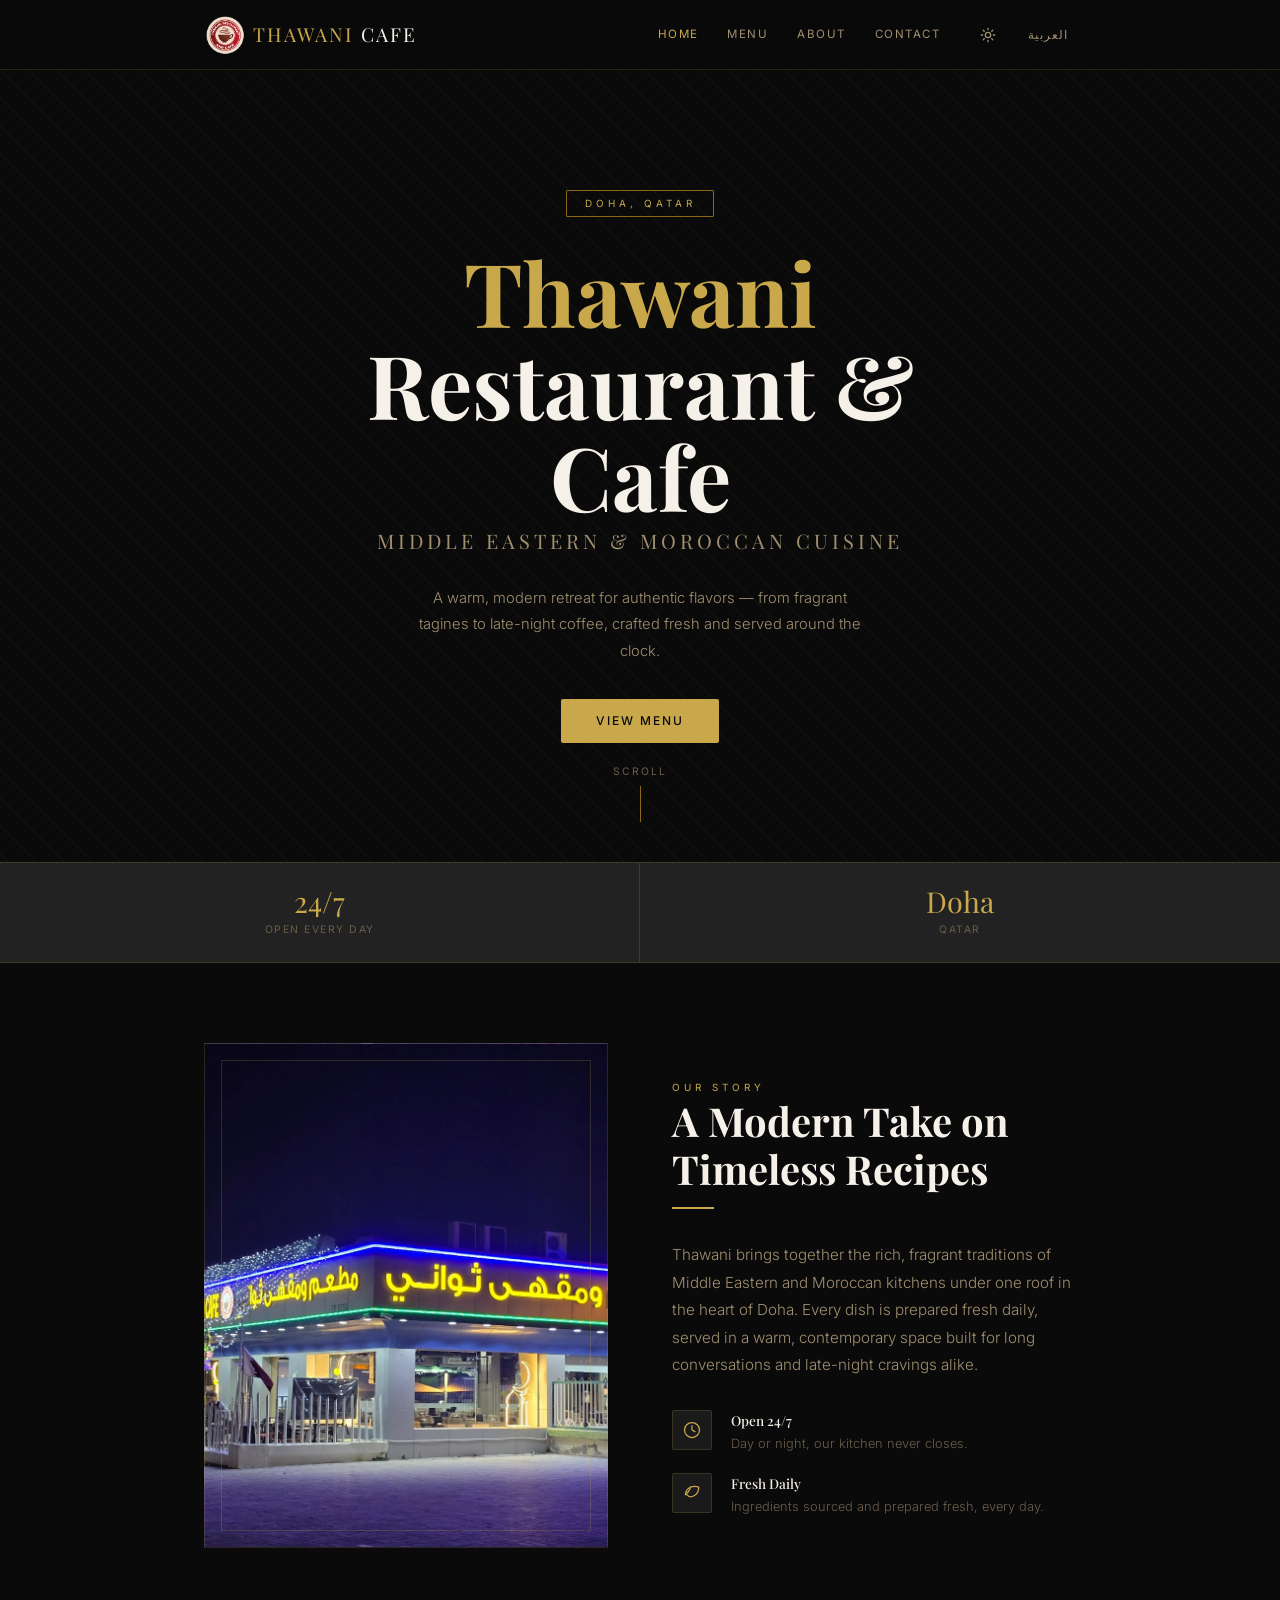
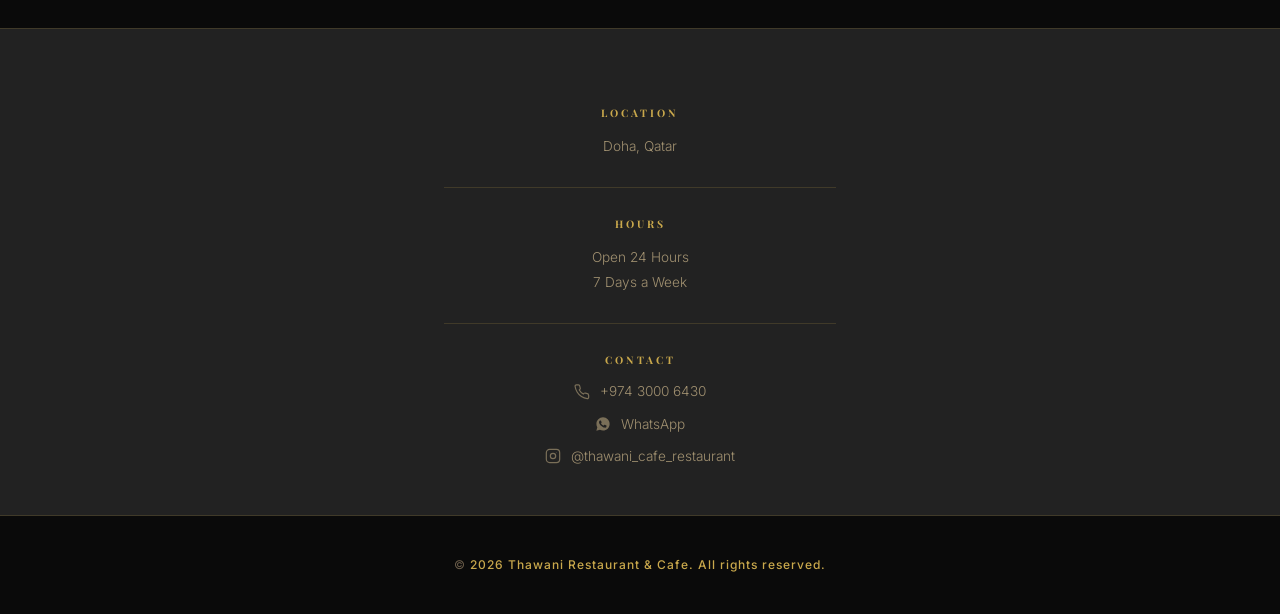
==== commit f4dbf3dc: "Add light/dark theme toggle Sun/moon button in nav switches between warm-cream light theme and the o" ====
--- a/index.html
+++ b/index.html
@@ -41,6 +41,10 @@
           <a href="index.html#contact" data-i18n="nav-contact">Contact</a>
         </div>
         <div class="nav-controls">
+          <button class="theme-switch" id="themeSwitch" aria-label="Toggle theme">
+            <svg class="icon-sun" width="16" height="16" viewBox="0 0 24 24" fill="none" stroke="currentColor" stroke-width="2" stroke-linecap="round" aria-hidden="true"><circle cx="12" cy="12" r="4"/><path d="M12 2v2M12 20v2M4.93 4.93l1.41 1.41M17.66 17.66l1.41 1.41M2 12h2M20 12h2M4.93 19.07l1.41-1.41M17.66 6.34l1.41-1.41"/></svg>
+            <svg class="icon-moon" width="16" height="16" viewBox="0 0 24 24" fill="none" stroke="currentColor" stroke-width="2" stroke-linecap="round" aria-hidden="true"><path d="M21 12.79A9 9 0 1 1 11.21 3 7 7 0 0 0 21 12.79z"/></svg>
+          </button>
           <button class="lang-switch" id="langSwitch" aria-label="Switch language" data-i18n="lang-switch-label">العربية</button>
           <button class="menu-toggle" id="menuToggle" aria-label="Toggle menu" aria-expanded="false" aria-controls="mobileMenu">
             <span></span>
--- a/css/variables.css
+++ b/css/variables.css
@@ -1,3 +1,21 @@
+/* ── Light theme overrides ─────────────────────────────────── */
+html[data-theme="light"] {
+  --bg-primary:  #F8F5F0;
+  --bg-card:     #EDE8E0;
+  --bg-elevated: #E5DFD5;
+  --bg-nav:      rgba(248, 245, 240, 0.97);
+
+  --text:        #1C1814;
+  --text-muted:  #5A5040;
+  --text-dim:    #8A7B68;
+
+  --border:       rgba(180, 150, 60, 0.28);
+  --border-light: rgba(180, 150, 60, 0.14);
+
+  --badge-pop-bg:    rgba(201, 168, 76, 0.18);
+  --badge-spicy-bg:  rgba(200, 50, 30, 0.14);
+}
+
 :root {
   /* Colors */
   --gold: #C9A84C;
--- a/css/base.css
+++ b/css/base.css
@@ -153,3 +153,18 @@
   color: var(--gold);
 }
 
+/* ── Light-theme fixes ─────────────────────────────────────── */
+
+/* Hero text sits on a dark image overlay — keep it light in both themes */
+html[data-theme="light"] .hero-title { color: #F5F0E8; }
+html[data-theme="light"] .hero-sub   { color: rgba(245, 240, 232, 0.75); }
+html[data-theme="light"] .hero-desc  { color: rgba(245, 240, 232, 0.65); }
+html[data-theme="light"] .scroll-hint { color: rgba(245, 240, 232, 0.5); }
+
+/* Gold buttons use --bg-primary as text; must stay dark on gold */
+html[data-theme="light"] .btn-primary      { color: #1C1814; }
+html[data-theme="light"] .menu-tab.active  { color: #1C1814; }
+
+/* Ghost button border was rgba(white); swap to dark on light bg */
+html[data-theme="light"] .btn-ghost { border-color: rgba(28, 24, 20, 0.2); }
+
--- a/css/nav.css
+++ b/css/nav.css
@@ -75,7 +75,8 @@
   gap: 0.5rem;
 }
 
-.lang-switch {
+.lang-switch,
+.theme-switch {
   background: transparent;
   border: none;
   color: var(--text-muted);
@@ -84,11 +85,19 @@
   text-transform: uppercase;
   cursor: pointer;
   padding: 0.5rem;
-}
-
-.lang-switch:hover {
-  color: var(--gold);
-}
+  display: flex;
+  align-items: center;
+}
+
+.lang-switch:hover,
+.theme-switch:hover {
+  color: var(--gold);
+}
+
+/* Show sun in dark mode, moon in light mode */
+.theme-switch .icon-moon { display: none; }
+html[data-theme="light"] .theme-switch .icon-sun  { display: none; }
+html[data-theme="light"] .theme-switch .icon-moon { display: flex; }
 
 /* Mobile Menu Toggle */
 .menu-toggle {
--- a/css/info.css
+++ b/css/info.css
@@ -6,13 +6,24 @@
 }
 
 .info-inner {
-  display: grid;
-  grid-template-columns: 1fr;
-  gap: 2rem;
+  display: flex;
+  flex-direction: column;
+  align-items: center;
+  gap: 0;
+  max-width: 440px;
+  margin: 0 auto;
 }
 
 .info-block {
   text-align: center;
+  width: 100%;
+  padding: 1.8rem 0;
+  border-bottom: 1px solid var(--border);
+}
+
+.info-block:last-child {
+  border-bottom: none;
+  padding-bottom: 0;
 }
 
 .info-block h4 {
@@ -74,10 +85,3 @@
   align-items: center;
 }
 
-/* Desktop */
-@media (min-width: 769px) {
-  .info-inner {
-    grid-template-columns: repeat(3, 1fr);
-    gap: 2.5rem;
-  }
-}
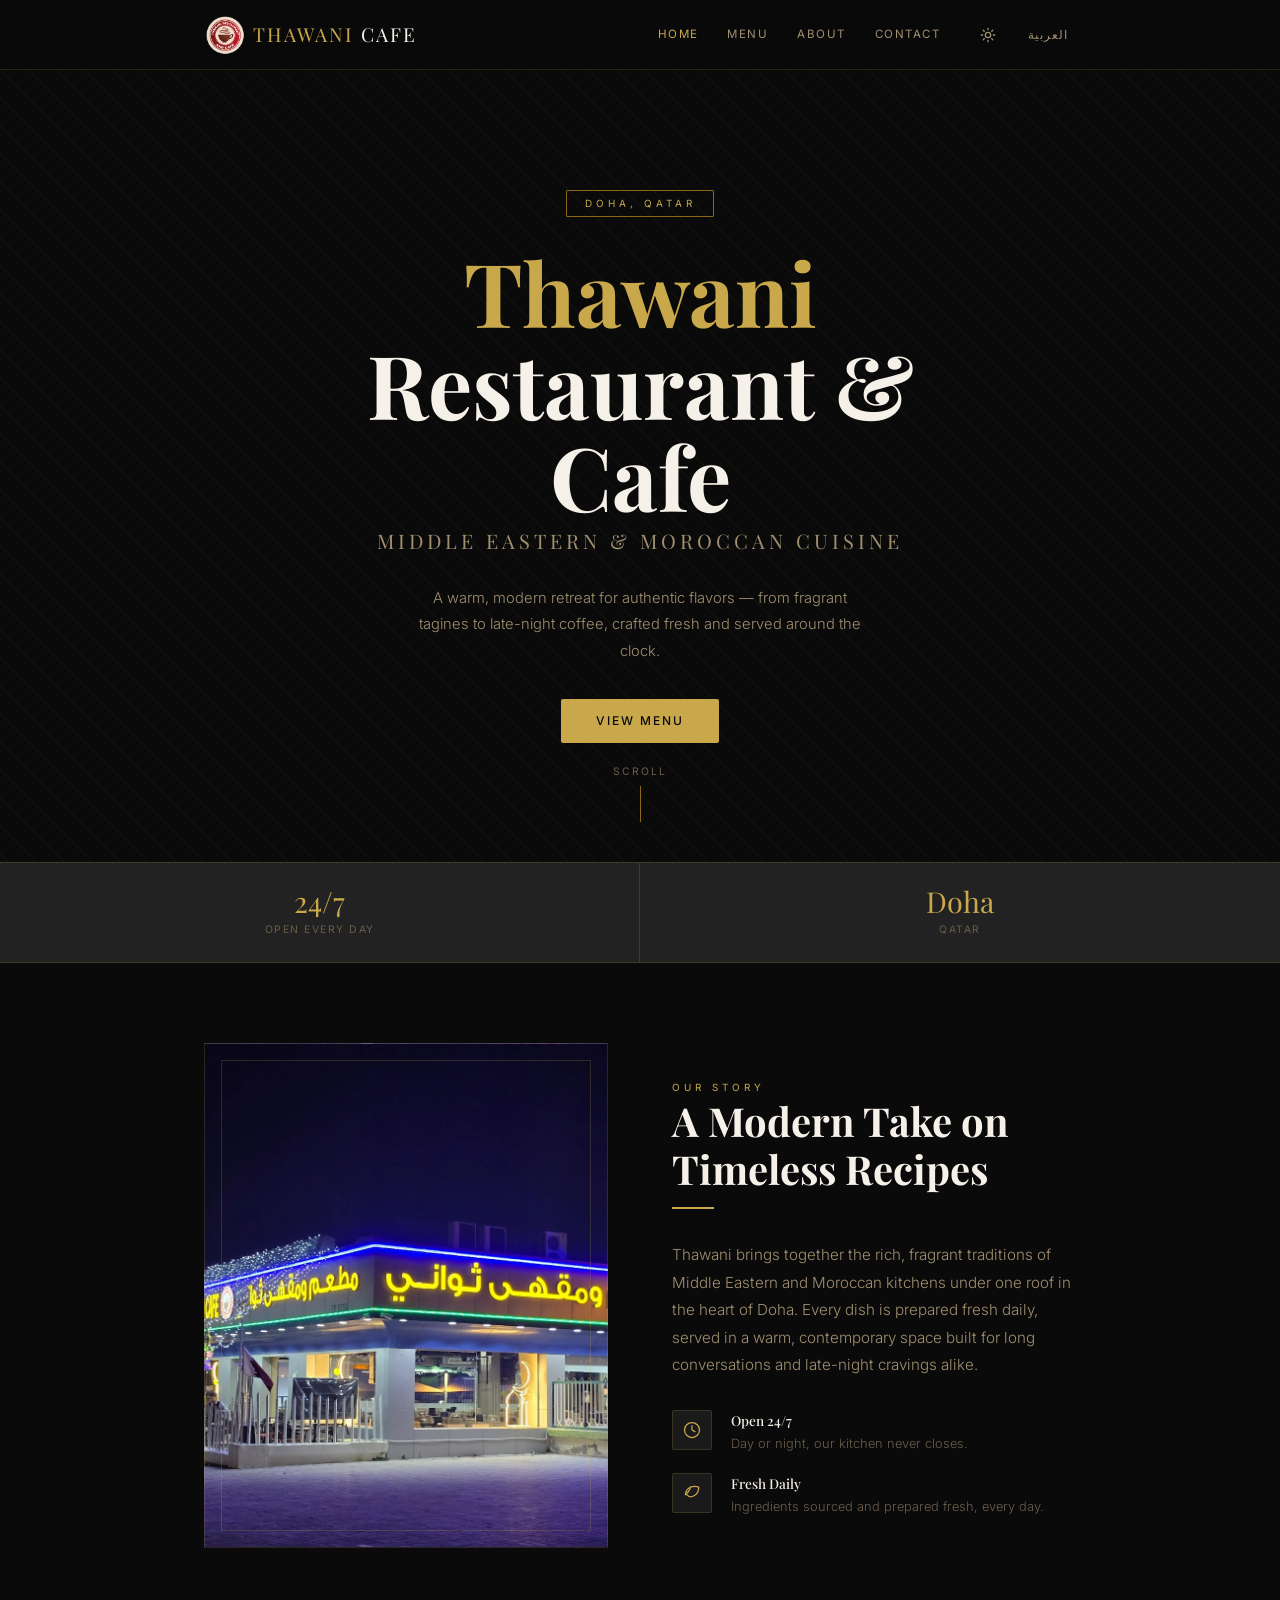
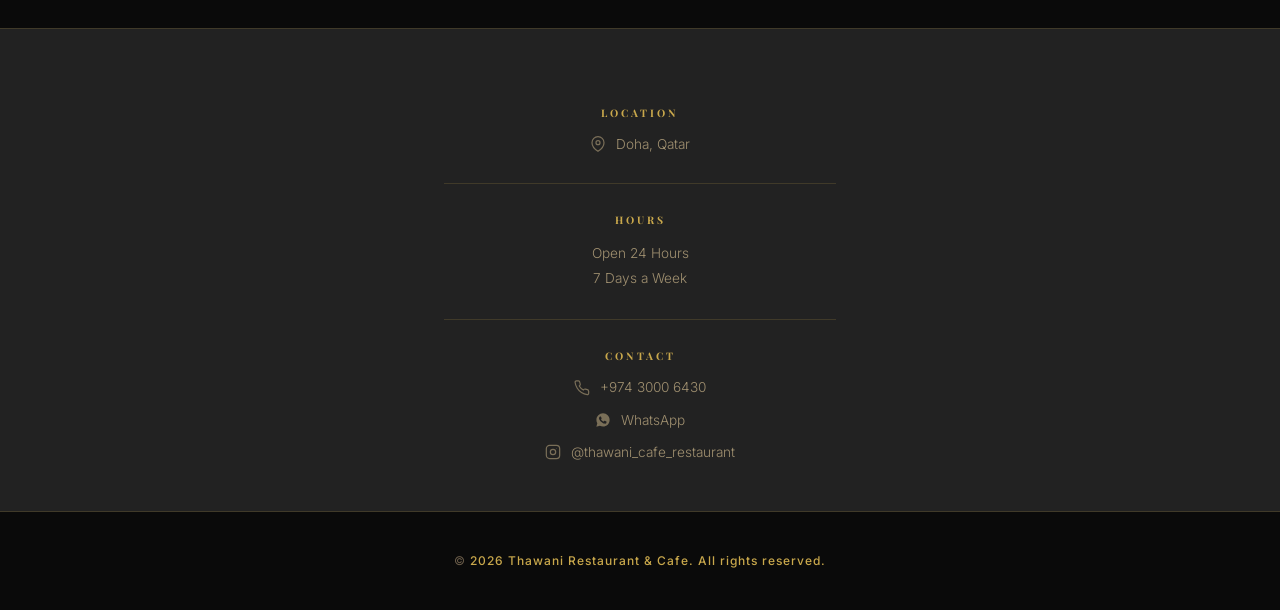
==== commit 4e0865d1: "Add social share tags and Google Maps location link - Open Graph + Twitter Card meta on both pages s" ====
--- a/index.html
+++ b/index.html
@@ -6,6 +6,20 @@
   <title>Thawani Restaurant &amp; Cafe | Doha, Qatar</title>
   <meta name="description" content="Thawani Restaurant &amp; Cafe — authentic Middle Eastern &amp; Moroccan dining in the heart of Doha, Qatar. Open 24 hours, every day of the week.">
   <meta name="theme-color" content="#0A0A0A">
+
+  <!-- Social share preview (Open Graph + Twitter) -->
+  <meta property="og:type" content="restaurant">
+  <meta property="og:site_name" content="Thawani Restaurant &amp; Cafe">
+  <meta property="og:title" content="Thawani Restaurant &amp; Cafe | Doha, Qatar">
+  <meta property="og:description" content="Authentic Middle Eastern &amp; Moroccan dining in the heart of Doha. Open 24 hours, every day of the week.">
+  <meta property="og:image" content="https://najeeb101.github.io/Thawani_Resturant/assets/images/logo.png">
+  <meta property="og:url" content="https://najeeb101.github.io/Thawani_Resturant/">
+  <meta property="og:locale" content="en_US">
+  <meta property="og:locale:alternate" content="ar_QA">
+  <meta name="twitter:card" content="summary_large_image">
+  <meta name="twitter:title" content="Thawani Restaurant &amp; Cafe | Doha, Qatar">
+  <meta name="twitter:description" content="Authentic Middle Eastern &amp; Moroccan dining in the heart of Doha. Open 24 hours, every day of the week.">
+  <meta name="twitter:image" content="https://najeeb101.github.io/Thawani_Resturant/assets/images/logo.png">
 
   <link rel="icon" type="image/svg+xml" href="assets/images/favicon.svg">
 
@@ -130,7 +144,12 @@
       <div class="container info-inner">
         <div class="info-block reveal">
           <h4 data-i18n="info-location-title">Location</h4>
-          <p data-i18n="info-location-value">Doha, Qatar</p>
+          <div class="contact-links">
+            <a href="https://maps.google.com/maps/place//data=!4m2!3m1!1s0x3e45db002eae886b:0x982fe1e8ba5c32d2" class="contact-link" target="_blank" rel="noopener noreferrer">
+              <svg width="16" height="16" viewBox="0 0 24 24" fill="none" stroke="currentColor" stroke-width="1.8" stroke-linecap="round" stroke-linejoin="round" aria-hidden="true"><path d="M21 10c0 7-9 13-9 13s-9-6-9-13a9 9 0 0 1 18 0z"/><circle cx="12" cy="10" r="3"/></svg>
+              <span data-i18n="info-location-value">Doha, Qatar</span>
+            </a>
+          </div>
         </div>
         <div class="info-block reveal">
           <h4 data-i18n="info-hours-title">Hours</h4>
--- a/css/base.css
+++ b/css/base.css
@@ -155,11 +155,14 @@
 
 /* ── Light-theme fixes ─────────────────────────────────────── */
 
-/* Hero text sits on a dark image overlay — keep it light in both themes */
-html[data-theme="light"] .hero-title { color: #F5F0E8; }
-html[data-theme="light"] .hero-sub   { color: rgba(245, 240, 232, 0.75); }
-html[data-theme="light"] .hero-desc  { color: rgba(245, 240, 232, 0.65); }
-html[data-theme="light"] .scroll-hint { color: rgba(245, 240, 232, 0.5); }
+/* Hero in light mode: lift the dark overlay, use dark text on cream background */
+html[data-theme="light"] .hero-overlay { background: none; }
+html[data-theme="light"] .hero-pattern { opacity: 0.06; }
+html[data-theme="light"] .hero-title   { color: var(--text); }
+html[data-theme="light"] .hero-sub     { color: var(--text-muted); }
+html[data-theme="light"] .hero-desc    { color: var(--text-muted); }
+html[data-theme="light"] .scroll-hint  { color: var(--text-dim); }
+html[data-theme="light"] .hero-tag     { border-color: var(--gold-dim); }
 
 /* Gold buttons use --bg-primary as text; must stay dark on gold */
 html[data-theme="light"] .btn-primary      { color: #1C1814; }
--- a/css/nav.css
+++ b/css/nav.css
@@ -45,6 +45,18 @@
 .nav-logo-text span {
   color: var(--text);
   font-weight: 300;
+}
+
+/* Arabic: use the correct Arabic font */
+[dir="rtl"] .nav-logo-text {
+  font-family: var(--font-heading-ar);
+}
+
+/* Arabic mobile: full name is too long — just show the logo badge */
+@media (max-width: 600px) {
+  [dir="rtl"] .nav-logo-text {
+    display: none;
+  }
 }
 
 /* Mobile defaults */
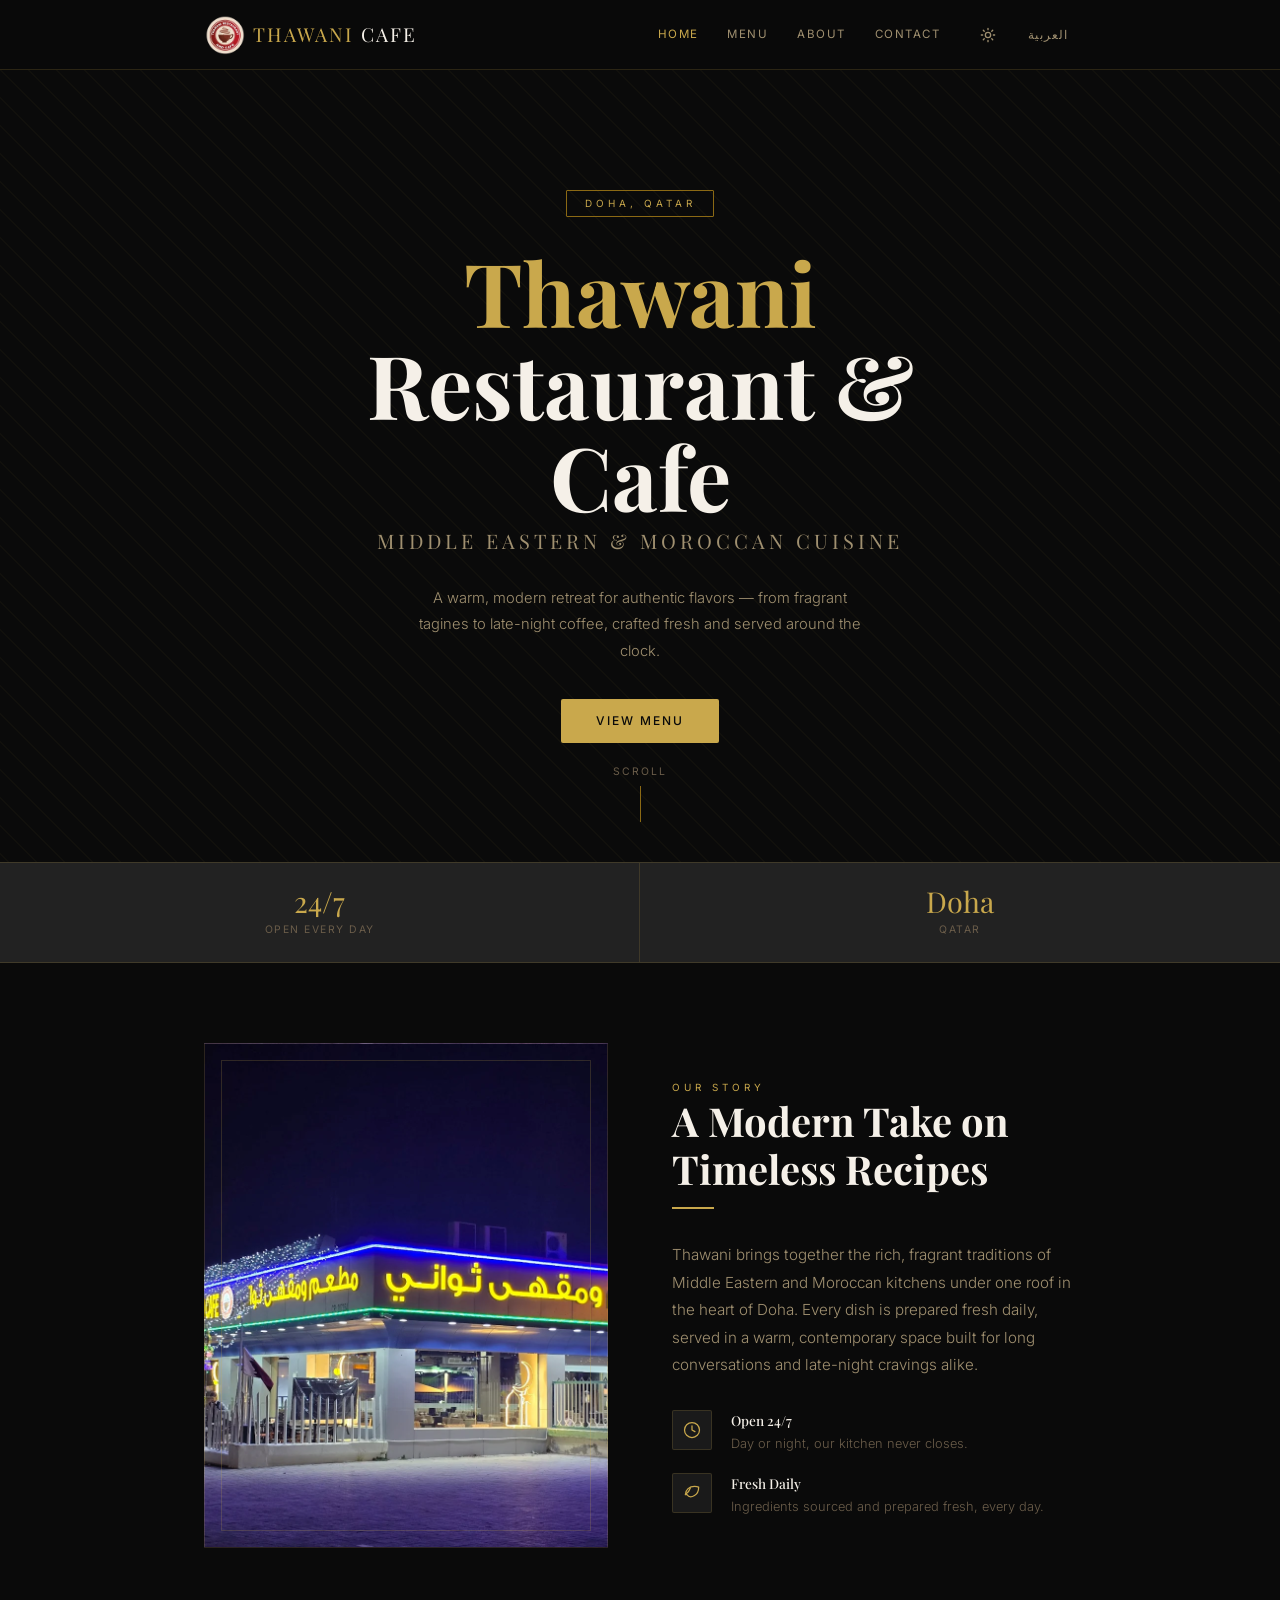
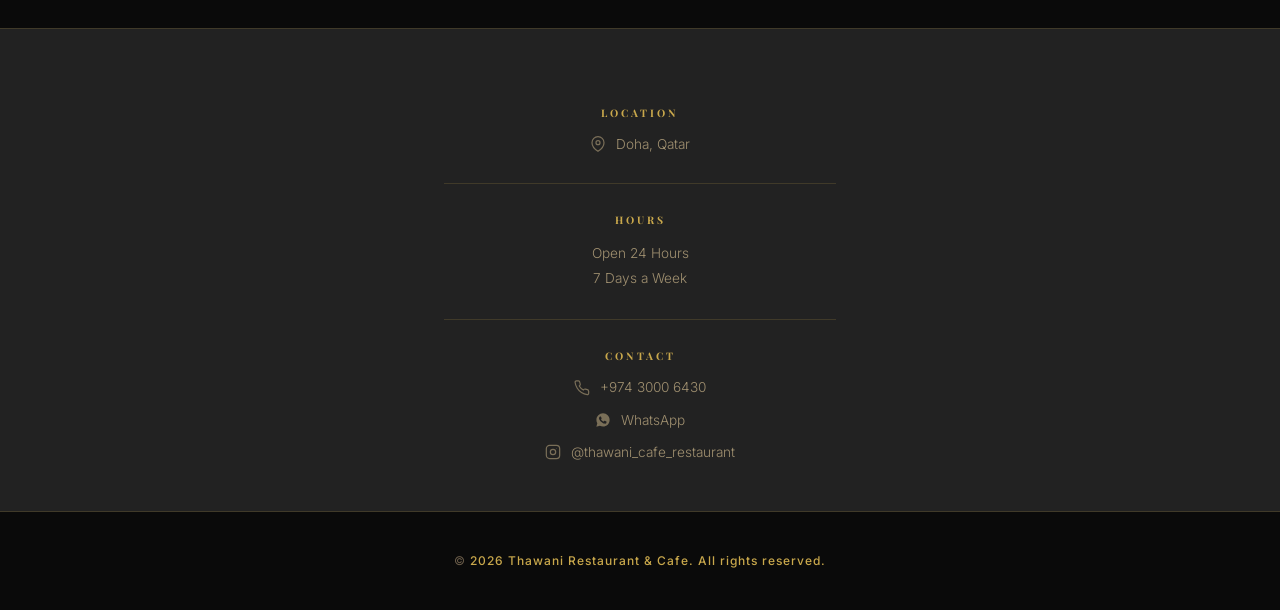
==== commit 2b8733fd: "Optimize logo: replace 308KB PNG with 10KB WebP, update HTML references Co-Authored-By: Claude Sonne" ====
--- a/index.html
+++ b/index.html
@@ -43,7 +43,7 @@
     <div class="container nav-container">
       <div class="nav-left">
         <a href="index.html" class="nav-logo">
-          <img src="assets/images/logo.png" alt="Thawani Restaurant &amp; Cafe">
+          <img src="assets/images/logo.webp" alt="Thawani Restaurant &amp; Cafe">
           <span class="nav-logo-text" data-i18n="brand-main">THAWANI<span> CAFE</span></span>
         </a>
       </div>
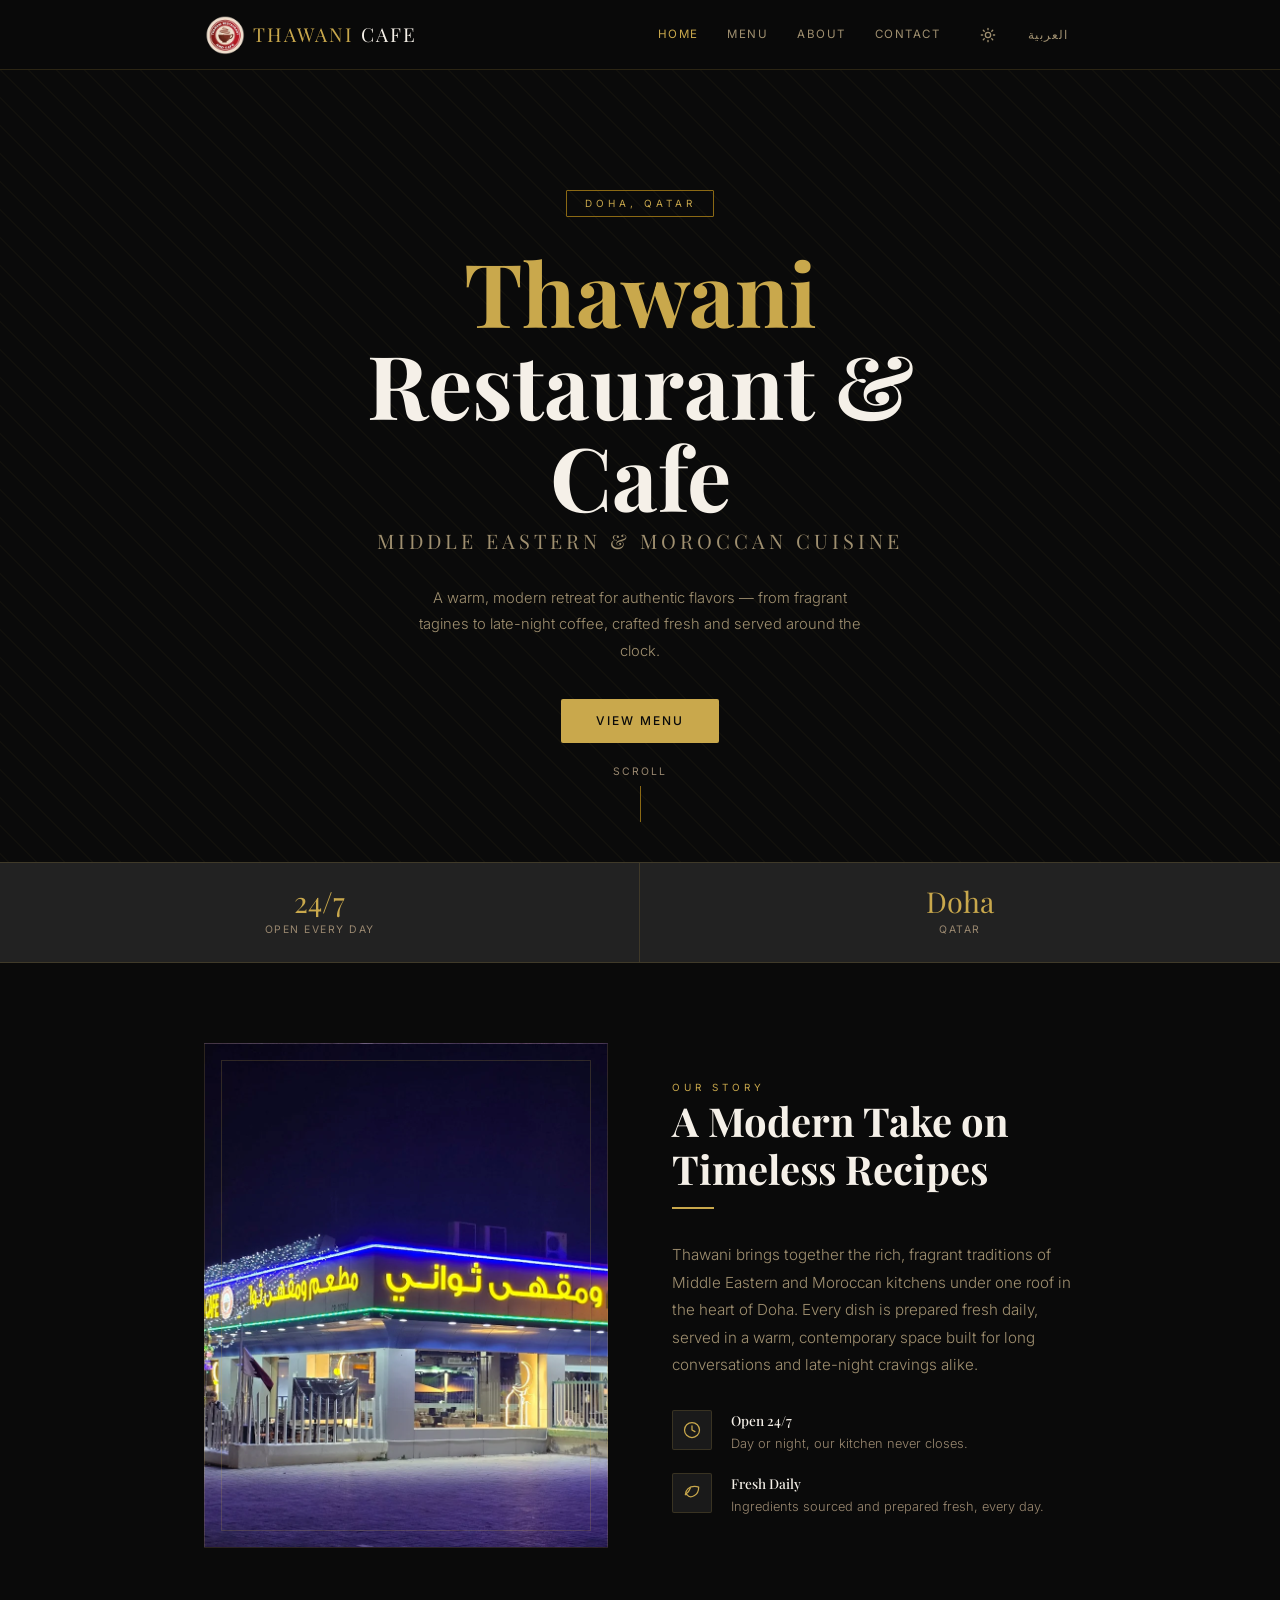
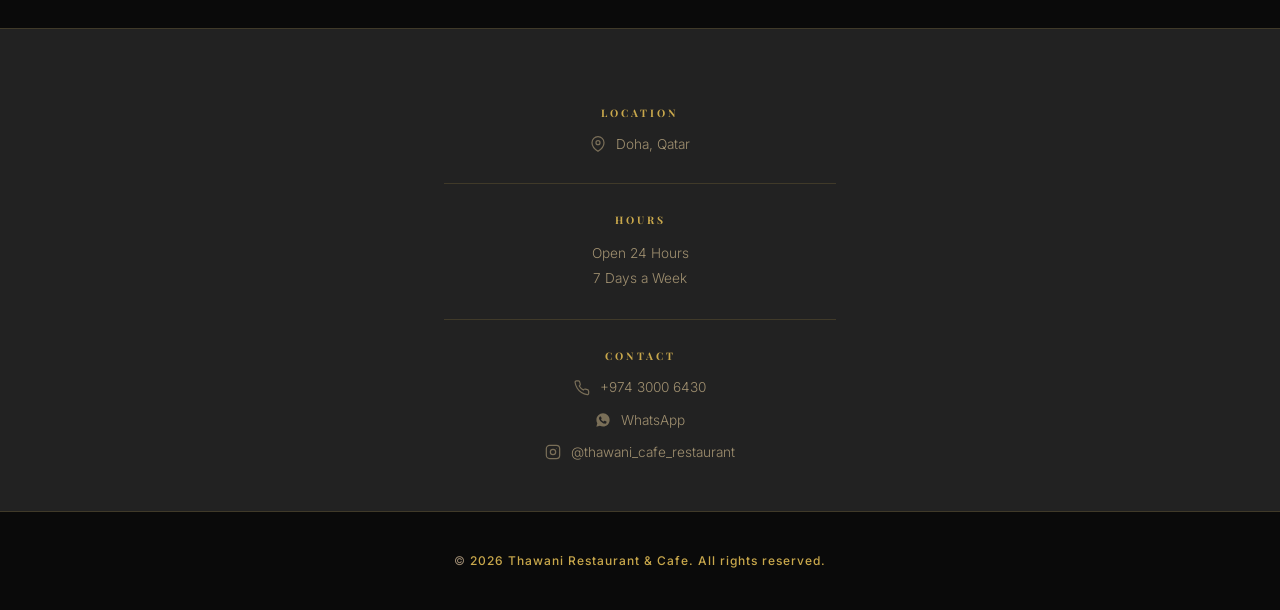
==== commit e0d42a0e: "Fix missing hero image, text contrast and heading order; add README Co-Authored-By: Claude <noreply@" ====
--- a/index.html
+++ b/index.html
@@ -122,7 +122,7 @@
                 <svg width="20" height="20" viewBox="0 0 24 24" fill="none" stroke="currentColor" stroke-width="1.5" stroke-linecap="round" stroke-linejoin="round"><circle cx="12" cy="12" r="9"></circle><path d="M12 7v5l3.5 2"></path></svg>
               </div>
               <div class="feature-text">
-                <h4 data-i18n="feature-1-title">Open 24/7</h4>
+                <h3 data-i18n="feature-1-title">Open 24/7</h3>
                 <p data-i18n="feature-1-desc">Day or night, our kitchen never closes.</p>
               </div>
             </div>
@@ -131,7 +131,7 @@
                 <svg width="20" height="20" viewBox="0 0 24 24" fill="none" stroke="currentColor" stroke-width="1.5" stroke-linecap="round" stroke-linejoin="round"><path d="M4 14c0-6 5-10 11-10 3 0 5 1 5 1s0 7-5 10c-4 2.4-7 2-9-1z"></path><path d="M5 13c2-1.5 4-4 5-7"></path></svg>
               </div>
               <div class="feature-text">
-                <h4 data-i18n="feature-2-title">Fresh Daily</h4>
+                <h3 data-i18n="feature-2-title">Fresh Daily</h3>
                 <p data-i18n="feature-2-desc">Ingredients sourced and prepared fresh, every day.</p>
               </div>
             </div>
@@ -143,7 +143,7 @@
     <section class="info-bar" id="contact">
       <div class="container info-inner">
         <div class="info-block reveal">
-          <h4 data-i18n="info-location-title">Location</h4>
+          <h3 data-i18n="info-location-title">Location</h3>
           <div class="contact-links">
             <a href="https://maps.google.com/maps/place//data=!4m2!3m1!1s0x3e45db002eae886b:0x982fe1e8ba5c32d2" class="contact-link" target="_blank" rel="noopener noreferrer">
               <svg width="16" height="16" viewBox="0 0 24 24" fill="none" stroke="currentColor" stroke-width="1.8" stroke-linecap="round" stroke-linejoin="round" aria-hidden="true"><path d="M21 10c0 7-9 13-9 13s-9-6-9-13a9 9 0 0 1 18 0z"/><circle cx="12" cy="10" r="3"/></svg>
@@ -152,11 +152,11 @@
           </div>
         </div>
         <div class="info-block reveal">
-          <h4 data-i18n="info-hours-title">Hours</h4>
+          <h3 data-i18n="info-hours-title">Hours</h3>
           <p data-i18n="info-hours-value">Open 24 Hours<br>7 Days a Week</p>
         </div>
         <div class="info-block reveal">
-          <h4 data-i18n="info-contact-title">Contact</h4>
+          <h3 data-i18n="info-contact-title">Contact</h3>
           <div class="contact-links">
             <a href="tel:+97430006430" class="contact-link" dir="ltr">
               <svg width="16" height="16" viewBox="0 0 24 24" fill="none" stroke="currentColor" stroke-width="1.8" stroke-linecap="round" stroke-linejoin="round" aria-hidden="true"><path d="M22 16.92v3a2 2 0 0 1-2.18 2 19.79 19.79 0 0 1-8.63-3.07A19.5 19.5 0 0 1 4.69 12a19.79 19.79 0 0 1-3.07-8.67A2 2 0 0 1 3.6 1.27h3a2 2 0 0 1 2 1.72 12.84 12.84 0 0 0 .7 2.81 2 2 0 0 1-.45 2.11L7.91 9a16 16 0 0 0 6.06 6.06l1.07-.96a2 2 0 0 1 2.11-.45 12.84 12.84 0 0 0 2.81.7 2 2 0 0 1 1.72 2.01z"/></svg>
--- a/css/variables.css
+++ b/css/variables.css
@@ -7,7 +7,7 @@
 
   --text:        #1C1814;
   --text-muted:  #5A5040;
-  --text-dim:    #8A7B68;
+  --text-dim:    #6B5D4A; /* 4.8:1+ on light backgrounds */
 
   --border:       rgba(180, 150, 60, 0.28);
   --border-light: rgba(180, 150, 60, 0.14);
@@ -29,7 +29,7 @@
   
   --text: #F5F0E8;
   --text-muted: #A09070;
-  --text-dim: #6B5D4A;
+  --text-dim: #9A8870; /* 4.6:1+ on dark backgrounds */
   
   --border: rgba(201, 168, 76, 0.18);
   --border-light: rgba(201, 168, 76, 0.08);
--- a/css/base.css
+++ b/css/base.css
@@ -48,7 +48,7 @@
 [dir="rtl"] .nav-links a,
 [dir="rtl"] .nav-logo-text,
 [dir="rtl"] .menu-tab,
-[dir="rtl"] .info-block h4,
+[dir="rtl"] .info-block h3,
 [dir="rtl"] footer,
 [dir="rtl"] .scroll-hint,
 [dir="rtl"] .btn-primary,
--- a/css/hero.css
+++ b/css/hero.css
@@ -12,7 +12,6 @@
 .hero-bg {
   position: absolute;
   inset: 0;
-  background-image: url('../assets/images/hero-placeholder.jpg');
   background-size: cover;
   background-position: center;
   z-index: -2;
--- a/css/about.css
+++ b/css/about.css
@@ -65,7 +65,7 @@
   background: var(--bg-card);
 }
 
-.feature-text h4 {
+.feature-text h3 {
   font-size: 0.85rem;
   color: var(--text);
   margin-bottom: 0.2rem;
--- a/css/info.css
+++ b/css/info.css
@@ -26,7 +26,7 @@
   padding-bottom: 0;
 }
 
-.info-block h4 {
+.info-block h3 {
   font-size: 0.65rem;
   letter-spacing: 3px;
   text-transform: uppercase;
